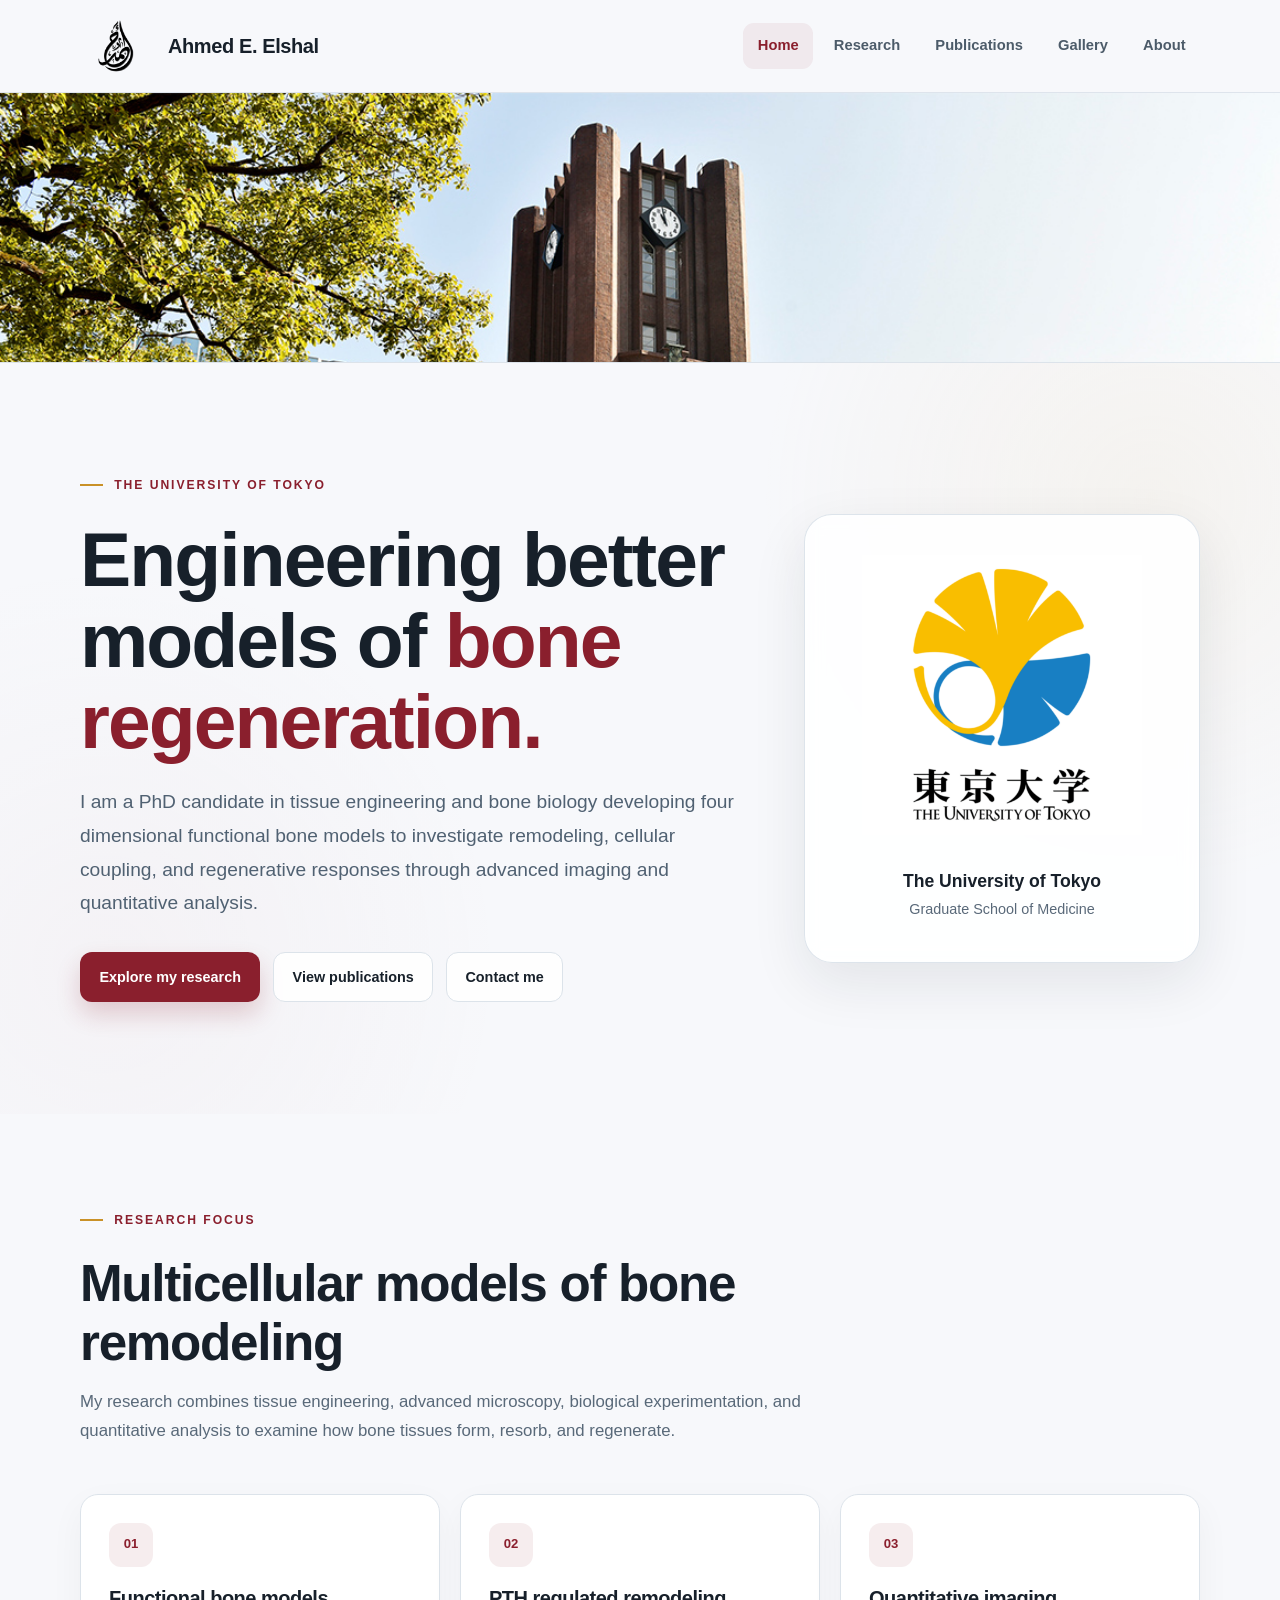
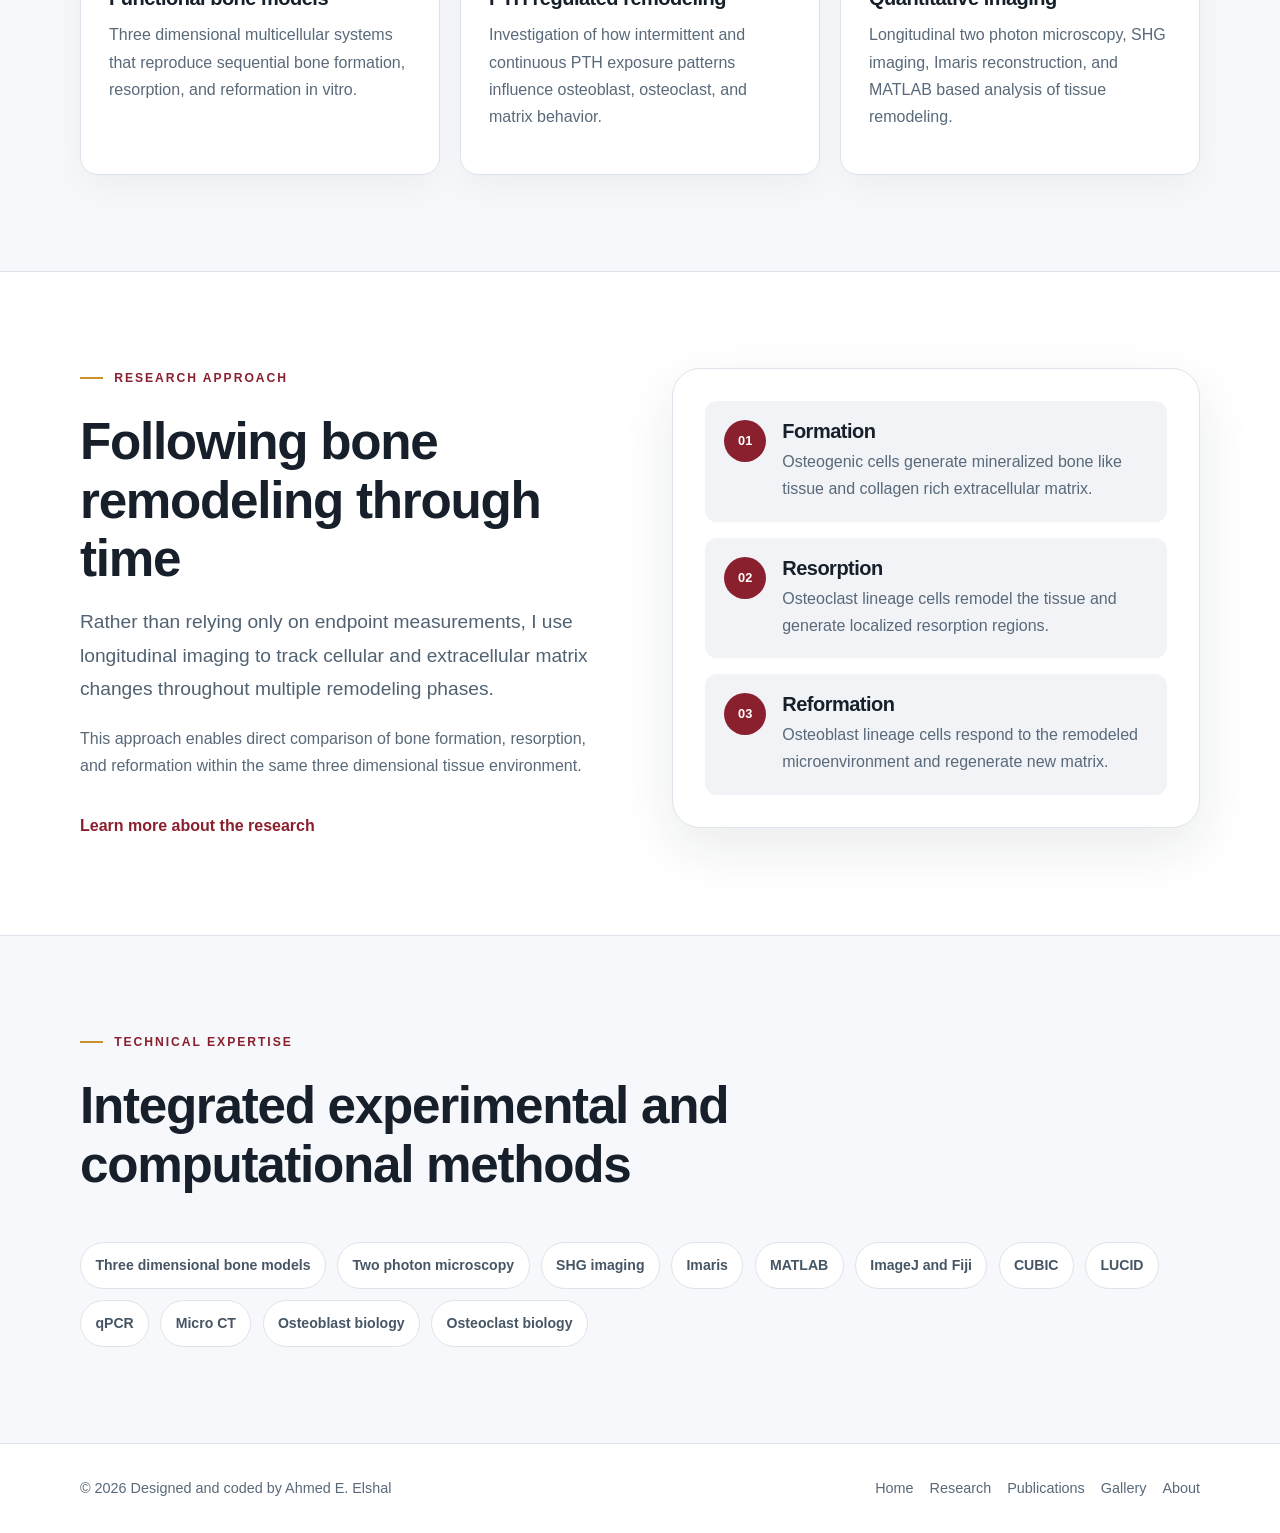
==== index.html @ 46d0f95a "Update index.html" ====
<!DOCTYPE html>
<html lang="en">

<head>
  <meta charset="utf-8">

  <meta
    name="viewport"
    content="width=device-width, initial-scale=1"
  >

  <meta
    name="description"
    content="Ahmed E. Elshal is a PhD candidate at the University of Tokyo specializing in bone tissue engineering, functional bone models, regenerative medicine, and quantitative imaging."
  >

  <meta name="theme-color" content="#8a1f2d">

  <title>Ahmed E. Elshal | Tissue Engineering Researcher</title>

  <link
    rel="icon"
    type="image/png"
    href="Ahmed_Black_Logo.png"
  >

  <link rel="stylesheet" href="styles.css?v=8">
</head>

<body>

  <a class="skip-link" href="#main">
    Skip to content
  </a>

  <header class="site-header">

    <div class="container nav-wrap">

      <a
        class="brand"
        href="index.html"
        aria-label="Ahmed Elsherbini Elshal homepage"
      >

        <img
          class="site-logo"
          src="Ahmed_Black_Logo.png"
          alt="Ahmed Elshal logo"
        >

        <span class="brand-name">
          Ahmed E. Elshal
        </span>

      </a>

      <button
        class="menu-button"
        type="button"
        aria-label="Open navigation"
        aria-expanded="false"
        aria-controls="main-navigation"
      >
        ☰
      </button>

      <nav
        class="site-nav"
        id="main-navigation"
        aria-label="Main navigation"
      >

        <a
          class="active"
          href="index.html"
          aria-current="page"
        >
          Home
        </a>

        <a href="research.html">
          Research
        </a>

        <a href="publications.html">
          Publications
        </a>

        <a href="gallery.html">
          Gallery
        </a>

        <a href="about.html">
          About
        </a>

      </nav>

    </div>

  </header>

  <main id="main">

    <section
      class="campus-image-section"
      aria-label="The University of Tokyo Hongo Campus"
    >

      <img
        class="campus-image"
        src="Hongo_Campus.jpg"
        alt="The University of Tokyo Hongo Campus"
        width="1920"
        height="900"
        loading="eager"
        decoding="async"
        fetchpriority="high"
      >

    </section>

    <section class="hero" id="hero">

      <canvas
        id="dna-canvas"
        class="dna-canvas"
        aria-hidden="true"
      ></canvas>

      <div class="container hero-grid">

        <div class="hero-copy">

          <div class="eyebrow">
            The University of Tokyo
          </div>

          <h1 class="hero-title">
            Engineering better models of
            <span>bone regeneration.</span>
          </h1>

          <p class="lead">
            I am a PhD candidate in tissue engineering and bone biology
            developing four dimensional functional bone models to investigate
            remodeling, cellular coupling, and regenerative responses through
            advanced imaging and quantitative analysis.
          </p>

          <div class="hero-actions">

            <a
              class="button button-primary"
              href="research.html"
            >
              Explore my research
            </a>

            <a
              class="button button-secondary"
              href="publications.html"
            >
              View publications
            </a>

            <a
              class="button button-secondary"
              href="mailto:aelshal-omfs@g.ecc.u-tokyo.ac.jp"
            >
              Contact me
            </a>

          </div>

        </div>

        <div class="hero-visual">

          <div class="todai-logo-panel">

            <img
              class="todai-logo"
              src="Todai_logo.png"
              alt="The University of Tokyo logo"
            >

            <div class="todai-logo-caption">

              <strong>
                The University of Tokyo
              </strong>

              <span>
                Graduate School of Medicine
              </span>

            </div>

          </div>

        </div>

      </div>

    </section>

    <section class="section">

      <div class="container">

        <div class="section-heading">

          <div class="eyebrow">
            Research focus
          </div>

          <h2>
            Multicellular models of bone remodeling
          </h2>

          <p>
            My research combines tissue engineering, advanced microscopy,
            biological experimentation, and quantitative analysis to examine
            how bone tissues form, resorb, and regenerate.
          </p>

        </div>

        <div class="card-grid">

          <article class="card">

            <div class="card-icon">
              01
            </div>

            <h3>
              Functional bone models
            </h3>

            <p>
              Three dimensional multicellular systems that reproduce
              sequential bone formation, resorption, and reformation in vitro.
            </p>

          </article>

          <article class="card">

            <div class="card-icon">
              02
            </div>

            <h3>
              PTH regulated remodeling
            </h3>

            <p>
              Investigation of how intermittent and continuous PTH exposure
              patterns influence osteoblast, osteoclast, and matrix behavior.
            </p>

          </article>

          <article class="card">

            <div class="card-icon">
              03
            </div>

            <h3>
              Quantitative imaging
            </h3>

            <p>
              Longitudinal two photon microscopy, SHG imaging, Imaris
              reconstruction, and MATLAB based analysis of tissue remodeling.
            </p>

          </article>

        </div>

      </div>

    </section>

    <section class="section section-alt">

      <div class="container split">

        <div>

          <div class="eyebrow">
            Research approach
          </div>

          <h2>
            Following bone remodeling through time
          </h2>

          <p class="lead">
            Rather than relying only on endpoint measurements, I use
            longitudinal imaging to track cellular and extracellular matrix
            changes throughout multiple remodeling phases.
          </p>

          <p>
            This approach enables direct comparison of bone formation,
            resorption, and reformation within the same three dimensional
            tissue environment.
          </p>

          <a class="text-link" href="research.html">
            Learn more about the research
          </a>

        </div>

        <div class="panel">

          <div class="process-list">

            <div class="process-item">

              <span class="process-number">
                01
              </span>

              <div>

                <h3>
                  Formation
                </h3>

                <p>
                  Osteogenic cells generate mineralized bone like tissue and
                  collagen rich extracellular matrix.
                </p>

              </div>

            </div>

            <div class="process-item">

              <span class="process-number">
                02
              </span>

              <div>

                <h3>
                  Resorption
                </h3>

                <p>
                  Osteoclast lineage cells remodel the tissue and generate
                  localized resorption regions.
                </p>

              </div>

            </div>

            <div class="process-item">

              <span class="process-number">
                03
              </span>

              <div>

                <h3>
                  Reformation
                </h3>

                <p>
                  Osteoblast lineage cells respond to the remodeled
                  microenvironment and regenerate new matrix.
                </p>

              </div>

            </div>

          </div>

        </div>

      </div>

    </section>

    <section class="section">

      <div class="container">

        <div class="section-heading">

          <div class="eyebrow">
            Technical expertise
          </div>

          <h2>
            Integrated experimental and computational methods
          </h2>

        </div>

        <div class="tag-list">

          <span class="tag">
            Three dimensional bone models
          </span>

          <span class="tag">
            Two photon microscopy
          </span>

          <span class="tag">
            SHG imaging
          </span>

          <span class="tag">
            Imaris
          </span>

          <span class="tag">
            MATLAB
          </span>

          <span class="tag">
            ImageJ and Fiji
          </span>

          <span class="tag">
            CUBIC
          </span>

          <span class="tag">
            LUCID
          </span>

          <span class="tag">
            qPCR
          </span>

          <span class="tag">
            Micro CT
          </span>

          <span class="tag">
            Osteoblast biology
          </span>

          <span class="tag">
            Osteoclast biology
          </span>

        </div>

      </div>

    </section>

  </main>

  <footer class="site-footer">

    <div class="container footer-grid">

      <span>
        © <span data-year></span> Designed and coded by Ahmed E. Elshal
      </span>

      <div class="footer-links">

        <a href="index.html">
          Home
        </a>

        <a href="research.html">
          Research
        </a>

        <a href="publications.html">
          Publications
        </a>

        <a href="gallery.html">
          Gallery
        </a>

        <a href="about.html">
          About
        </a>

      </div>

    </div>

  </footer>

  <script src="script.js?v=8"></script>

</body>

</html>
---- styles.css ----
:root {
  --background: #f7f8fb;
  --surface: #ffffff;
  --surface-alt: #f1f3f7;
  --text: #17202a;
  --muted: #596979;
  --line: #dce3ea;
  --primary: #8a1f2d;
  --primary-dark: #64151f;
  --accent: #c99127;
  --shadow: 0 20px 55px rgba(23, 32, 42, 0.09);
  --radius-small: 12px;
  --radius-medium: 18px;
  --radius-large: 28px;
  --container: 1120px;
}

* {
  box-sizing: border-box;
}

html {
  scroll-behavior: smooth;
}

body {
  margin: 0;
  background: var(--background);
  color: var(--text);
  font-family:
    Inter,
    -apple-system,
    BlinkMacSystemFont,
    "Segoe UI",
    sans-serif;
  font-size: 16px;
  line-height: 1.7;
}

img {
  max-width: 100%;
}

a {
  color: inherit;
}

h1,
h2,
h3,
p {
  margin-top: 0;
}

h1,
h2,
h3 {
  line-height: 1.15;
  letter-spacing: -0.025em;
}

h2 {
  margin-bottom: 1rem;
  font-size: clamp(2rem, 4vw, 3.25rem);
}

h3 {
  margin-bottom: 0.7rem;
  font-size: 1.25rem;
}

p {
  color: var(--muted);
}

.container {
  width: min(calc(100% - 40px), var(--container));
  margin-inline: auto;
}

.skip-link {
  position: fixed;
  top: 10px;
  left: 10px;
  z-index: 999;
  padding: 0.75rem 1rem;
  border-radius: 8px;
  background: var(--text);
  color: #ffffff;
  text-decoration: none;
  transform: translateY(-150%);
}

.skip-link:focus {
  transform: translateY(0);
}

.site-header {
  position: sticky;
  top: 0;
  z-index: 100;
  border-bottom: 1px solid rgba(220, 227, 234, 0.9);
  background: rgba(247, 248, 251, 0.92);
  backdrop-filter: blur(14px);
}

.nav-wrap {
  min-height: 92px;
  display: flex;
  align-items: center;
  justify-content: space-between;
  gap: 2rem;
}

.brand {
  display: inline-flex;
  align-items: center;
  gap: 1rem;
  color: var(--text);
  text-decoration: none;
}

.site-logo {
  display: block;
  width: auto;
  height: 72px;
  max-width: 100px;
  object-fit: contain;
}

.brand-name {
  color: var(--text);
  font-size: 1.25rem;
  font-weight: 800;
  letter-spacing: -0.02em;
  white-space: nowrap;
}

.site-nav {
  display: flex;
  align-items: center;
  gap: 0.4rem;
}

.site-nav a {
  padding: 0.65rem 0.9rem;
  border-radius: 11px;
  color: #4c5b69;
  font-size: 0.92rem;
  font-weight: 700;
  text-decoration: none;
  transition:
    color 0.2s ease,
    background 0.2s ease;
}

.site-nav a:hover,
.site-nav a.active {
  background: rgba(138, 31, 45, 0.07);
  color: var(--primary);
}

.menu-button {
  display: none;
  border: 0;
  background: transparent;
  color: var(--text);
  cursor: pointer;
  font-size: 1.6rem;
}

/* Campus image is the only full-width content section */

.campus-image-section {
  position: relative;
  width: 100%;
  overflow: hidden;
  border-bottom: 1px solid var(--line);
  background: var(--surface-alt);
}

.campus-image {
  display: block;
  width: 100%;
  max-width: none;
  height: clamp(150px, 21vw, 310px);
  object-fit: cover;
  object-position: 50% 0%;
}

.hero {
  position: relative;
  overflow: hidden;
  padding: 7rem 0;
  isolation: isolate;
  background:
    radial-gradient(
      circle at 90% 18%,
      rgba(201, 145, 39, 0.12),
      transparent 30%
    ),
    radial-gradient(
      circle at 8% 80%,
      rgba(138, 31, 45, 0.08),
      transparent 30%
    ),
    var(--background);
}

.hero::after {
  content: "";
  position: absolute;
  inset: 0;
  z-index: 0;
  pointer-events: none;
  background:
    linear-gradient(
      90deg,
      rgba(247, 248, 251, 0.72) 0%,
      rgba(247, 248, 251, 0.46) 48%,
      rgba(247, 248, 251, 0.58) 100%
    );
}

.dna-canvas {
  position: absolute;
  inset: 0;
  z-index: -1;
  display: block;
  width: 100%;
  height: 100%;
  pointer-events: none;
}

.hero-grid {
  position: relative;
  z-index: 2;
  display: grid;
  grid-template-columns: minmax(0, 1.25fr) minmax(320px, 0.75fr);
  align-items: center;
  gap: 4rem;
}

.eyebrow {
  display: flex;
  align-items: center;
  gap: 0.7rem;
  margin-bottom: 1.5rem;
  color: var(--primary);
  font-size: 0.76rem;
  font-weight: 800;
  letter-spacing: 0.16em;
  text-transform: uppercase;
}

.eyebrow::before {
  content: "";
  width: 23px;
  height: 2px;
  background: var(--accent);
}

.hero-title {
  max-width: 760px;
  margin-bottom: 1.5rem;
  color: var(--text);
  font-size: clamp(3rem, 6vw, 5.4rem);
  line-height: 1.05;
}

.hero-title span {
  color: var(--primary);
}

.lead {
  max-width: 720px;
  color: #506172;
  font-size: clamp(1.05rem, 1.5vw, 1.2rem);
  line-height: 1.75;
}

.hero-actions {
  display: flex;
  flex-wrap: wrap;
  gap: 0.8rem;
  margin-top: 2rem;
}

.button {
  display: inline-flex;
  min-height: 48px;
  align-items: center;
  justify-content: center;
  padding: 0.75rem 1.15rem;
  border: 1px solid transparent;
  border-radius: 12px;
  font-size: 0.9rem;
  font-weight: 800;
  text-decoration: none;
  transition:
    transform 0.2s ease,
    box-shadow 0.2s ease,
    background 0.2s ease;
}

.button:hover {
  transform: translateY(-2px);
}

.button-primary {
  background: var(--primary);
  color: #ffffff;
  box-shadow: 0 12px 25px rgba(138, 31, 45, 0.2);
}

.button-primary:hover {
  background: var(--primary-dark);
}

.button-secondary {
  border-color: var(--line);
  background: rgba(255, 255, 255, 0.88);
  color: var(--text);
}

.button-secondary:hover {
  box-shadow: 0 10px 25px rgba(23, 32, 42, 0.08);
}

.hero-visual {
  display: flex;
  justify-content: center;
}

.todai-logo-panel {
  width: 100%;
  max-width: 430px;
  min-height: 430px;
  display: flex;
  flex-direction: column;
  align-items: center;
  justify-content: center;
  gap: 2rem;
  padding: 2.5rem;
  border: 1px solid rgba(220, 227, 234, 0.95);
  border-radius: var(--radius-large);
  background: rgba(255, 255, 255, 0.88);
  box-shadow: var(--shadow);
  backdrop-filter: blur(9px);
}

.todai-logo {
  display: block;
  width: 100%;
  max-width: 320px;
  max-height: 280px;
  object-fit: contain;
}

.todai-logo-caption {
  display: flex;
  flex-direction: column;
  align-items: center;
  text-align: center;
}

.todai-logo-caption strong {
  color: var(--text);
  font-size: 1.1rem;
}

.todai-logo-caption span {
  color: var(--muted);
  font-size: 0.9rem;
}

.section {
  padding: 6rem 0;
}

.section-alt {
  border-top: 1px solid var(--line);
  border-bottom: 1px solid var(--line);
  background: var(--surface);
}

.section-heading {
  max-width: 760px;
  margin-bottom: 3rem;
}

.section-heading p {
  font-size: 1.05rem;
}

.card-grid {
  display: grid;
  grid-template-columns: repeat(3, minmax(0, 1fr));
  gap: 1.25rem;
}

.card {
  padding: 1.75rem;
  border: 1px solid var(--line);
  border-radius: var(--radius-medium);
  background: var(--surface);
  box-shadow: 0 12px 35px rgba(23, 32, 42, 0.045);
}

.card-icon {
  width: 44px;
  height: 44px;
  display: grid;
  place-items: center;
  margin-bottom: 1.3rem;
  border-radius: 12px;
  background: rgba(138, 31, 45, 0.08);
  color: var(--primary);
  font-size: 0.82rem;
  font-weight: 900;
}

.split {
  display: grid;
  grid-template-columns: repeat(2, minmax(0, 1fr));
  align-items: start;
  gap: 4rem;
}

.panel {
  padding: 2rem;
  border: 1px solid var(--line);
  border-radius: var(--radius-large);
  background: var(--surface);
  box-shadow: var(--shadow);
}

.process-list {
  display: grid;
  gap: 1rem;
}

.process-item {
  display: grid;
  grid-template-columns: auto 1fr;
  gap: 1rem;
  padding: 1.2rem;
  border-radius: var(--radius-small);
  background: var(--surface-alt);
}

.process-item h3 {
  margin-bottom: 0.3rem;
}

.process-item p {
  margin-bottom: 0;
}

.process-number {
  width: 42px;
  height: 42px;
  display: grid;
  place-items: center;
  border-radius: 50%;
  background: var(--primary);
  color: #ffffff;
  font-size: 0.8rem;
  font-weight: 800;
}

.text-link {
  display: inline-block;
  margin-top: 1rem;
  color: var(--primary);
  font-weight: 800;
  text-decoration: none;
}

.text-link:hover {
  text-decoration: underline;
}

.tag-list {
  display: flex;
  flex-wrap: wrap;
  gap: 0.7rem;
}

.tag {
  padding: 0.65rem 0.9rem;
  border: 1px solid var(--line);
  border-radius: 999px;
  background: var(--surface);
  color: #465665;
  font-size: 0.88rem;
  font-weight: 700;
}

.contact-box {
  display: grid;
  grid-template-columns: minmax(0, 1fr) auto;
  align-items: center;
  gap: 3rem;
}

.contact-box p {
  max-width: 760px;
  margin-bottom: 0;
}

.contact-actions {
  display: flex;
  flex-wrap: wrap;
  justify-content: flex-end;
  gap: 0.8rem;
}

.page-hero {
  padding: 5rem 0 4rem;
  border-bottom: 1px solid var(--line);
  background: var(--surface);
}

.page-hero h1 {
  max-width: 900px;
  margin-bottom: 1.2rem;
  font-size: clamp(2.8rem, 5vw, 4.8rem);
}

.page-hero p {
  max-width: 760px;
  font-size: 1.1rem;
}

.timeline {
  display: grid;
  gap: 1.2rem;
}

.timeline-item {
  padding: 1.5rem;
  border: 1px solid var(--line);
  border-radius: var(--radius-medium);
  background: var(--surface);
}

.timeline-item small {
  display: block;
  margin-bottom: 0.4rem;
  color: var(--primary);
  font-weight: 800;
}

.timeline-item strong {
  display: block;
  margin-bottom: 0.4rem;
  font-size: 1.1rem;
}

.timeline-item p {
  margin-bottom: 0;
}

.site-footer {
  padding: 2rem 0;
  border-top: 1px solid var(--line);
  background: var(--surface);
  color: var(--muted);
  font-size: 0.9rem;
}

.footer-grid {
  display: flex;
  align-items: center;
  justify-content: space-between;
  gap: 2rem;
}

.footer-links {
  display: flex;
  flex-wrap: wrap;
  gap: 1rem;
}

.footer-links a {
  color: var(--muted);
  text-decoration: none;
}

.footer-links a:hover {
  color: var(--primary);
}

@media (max-width: 920px) {
  .hero-grid,
  .split {
    grid-template-columns: 1fr;
  }

  .hero-grid {
    gap: 3rem;
  }

  .hero-copy {
    max-width: 760px;
  }

  .hero-visual {
    justify-content: flex-start;
  }

  .todai-logo-panel {
    max-width: 520px;
    min-height: 340px;
  }

  .card-grid {
    grid-template-columns: 1fr;
  }

  .contact-box {
    grid-template-columns: 1fr;
  }

  .contact-actions {
    justify-content: flex-start;
  }
}

@media (max-width: 720px) {
  .container {
    width: min(calc(100% - 28px), var(--container));
  }

  .nav-wrap {
    min-height: 76px;
  }

  .brand {
    gap: 0.65rem;
  }

  .site-logo {
    height: 52px;
    max-width: 74px;
  }

  .brand-name {
    font-size: 1rem;
  }

  .menu-button {
    display: block;
  }

  .site-nav {
    position: absolute;
    top: 76px;
    right: 14px;
    left: 14px;
    display: none;
    flex-direction: column;
    align-items: stretch;
    padding: 0.8rem;
    border: 1px solid var(--line);
    border-radius: 16px;
    background: var(--surface);
    box-shadow: var(--shadow);
  }

  .site-nav.open {
    display: flex;
  }

  .site-nav a {
    width: 100%;
  }

  .campus-image {
    height: 140px;
    object-position: 50% 0%;
  }

  .hero {
    padding: 4.5rem 0;
  }

  .hero-title {
    font-size: clamp(2.7rem, 14vw, 4.2rem);
  }

  .hero-actions {
    align-items: stretch;
    flex-direction: column;
  }

  .button {
    width: 100%;
  }

  .todai-logo-panel {
    min-height: 280px;
    padding: 1.7rem;
  }

  .todai-logo {
    max-width: 250px;
    max-height: 200px;
  }

  .section {
    padding: 4.5rem 0;
  }

  .panel,
  .card {
    padding: 1.35rem;
  }

  .footer-grid {
    align-items: flex-start;
    flex-direction: column;
  }
}

@media (prefers-reduced-motion: reduce) {
  html {
    scroll-behavior: auto;
  }

  .button {
    transition: none;
  }
}
.reveal-section {
  opacity: 0;
  transform:
    translateY(24px)
    rotateX(2deg);
  transform-origin: center top;
  transition:
    opacity 0.8s cubic-bezier(0.22, 1, 0.36, 1),
    transform 0.8s cubic-bezier(0.22, 1, 0.36, 1);
  will-change: opacity, transform;
}

.reveal-section.is-visible {
  opacity: 1;
  transform:
    translateY(0)
    rotateX(0deg);
}

/*
  Optional manual exclusion:

  <section data-no-reveal>
*/

[data-no-reveal] {
  opacity: 1;
  transform: none;
}

/* Accessibility */

@media (prefers-reduced-motion: reduce) {
  .reveal-section {
    opacity: 1;
    transform: none;
    transition: none;
    will-change: auto;
  }
}

/* Print protection */

@media print {
  .reveal-section {
    opacity: 1;
    transform: none;
    transition: none;
  }
}
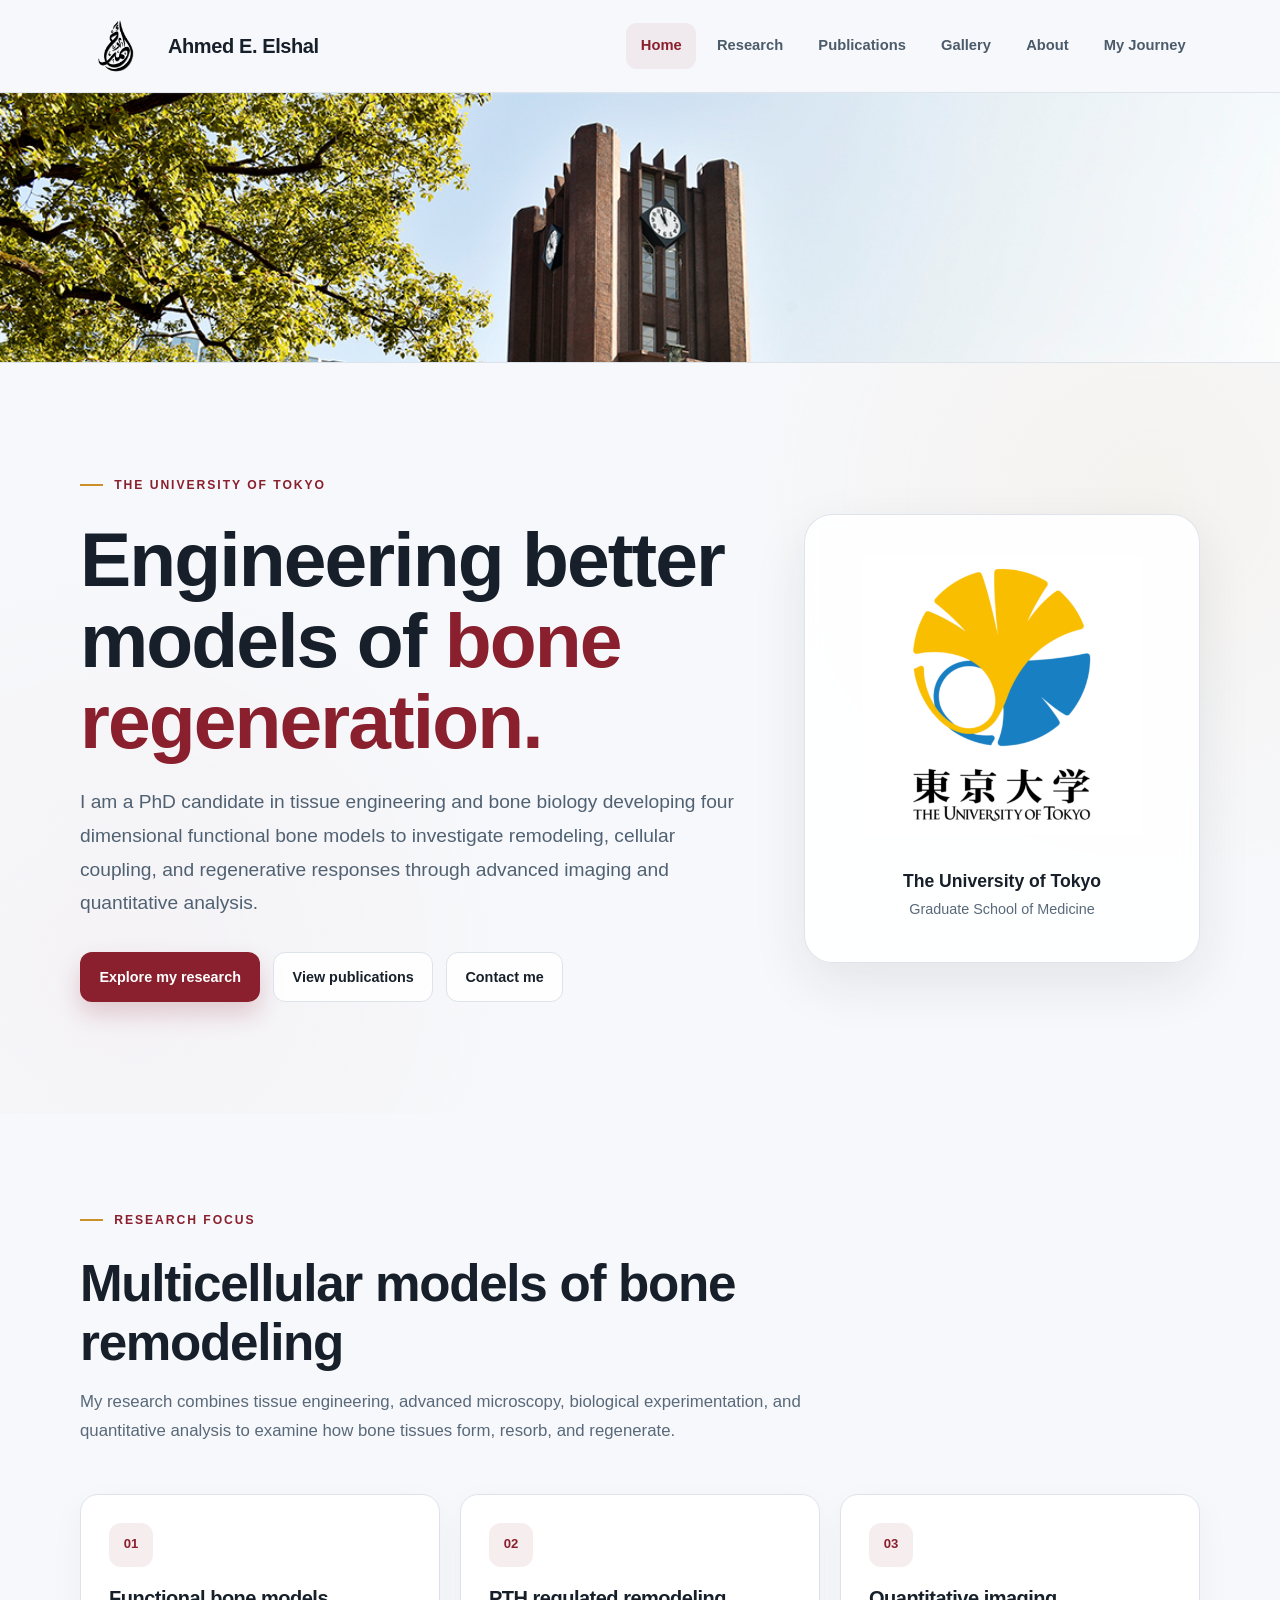
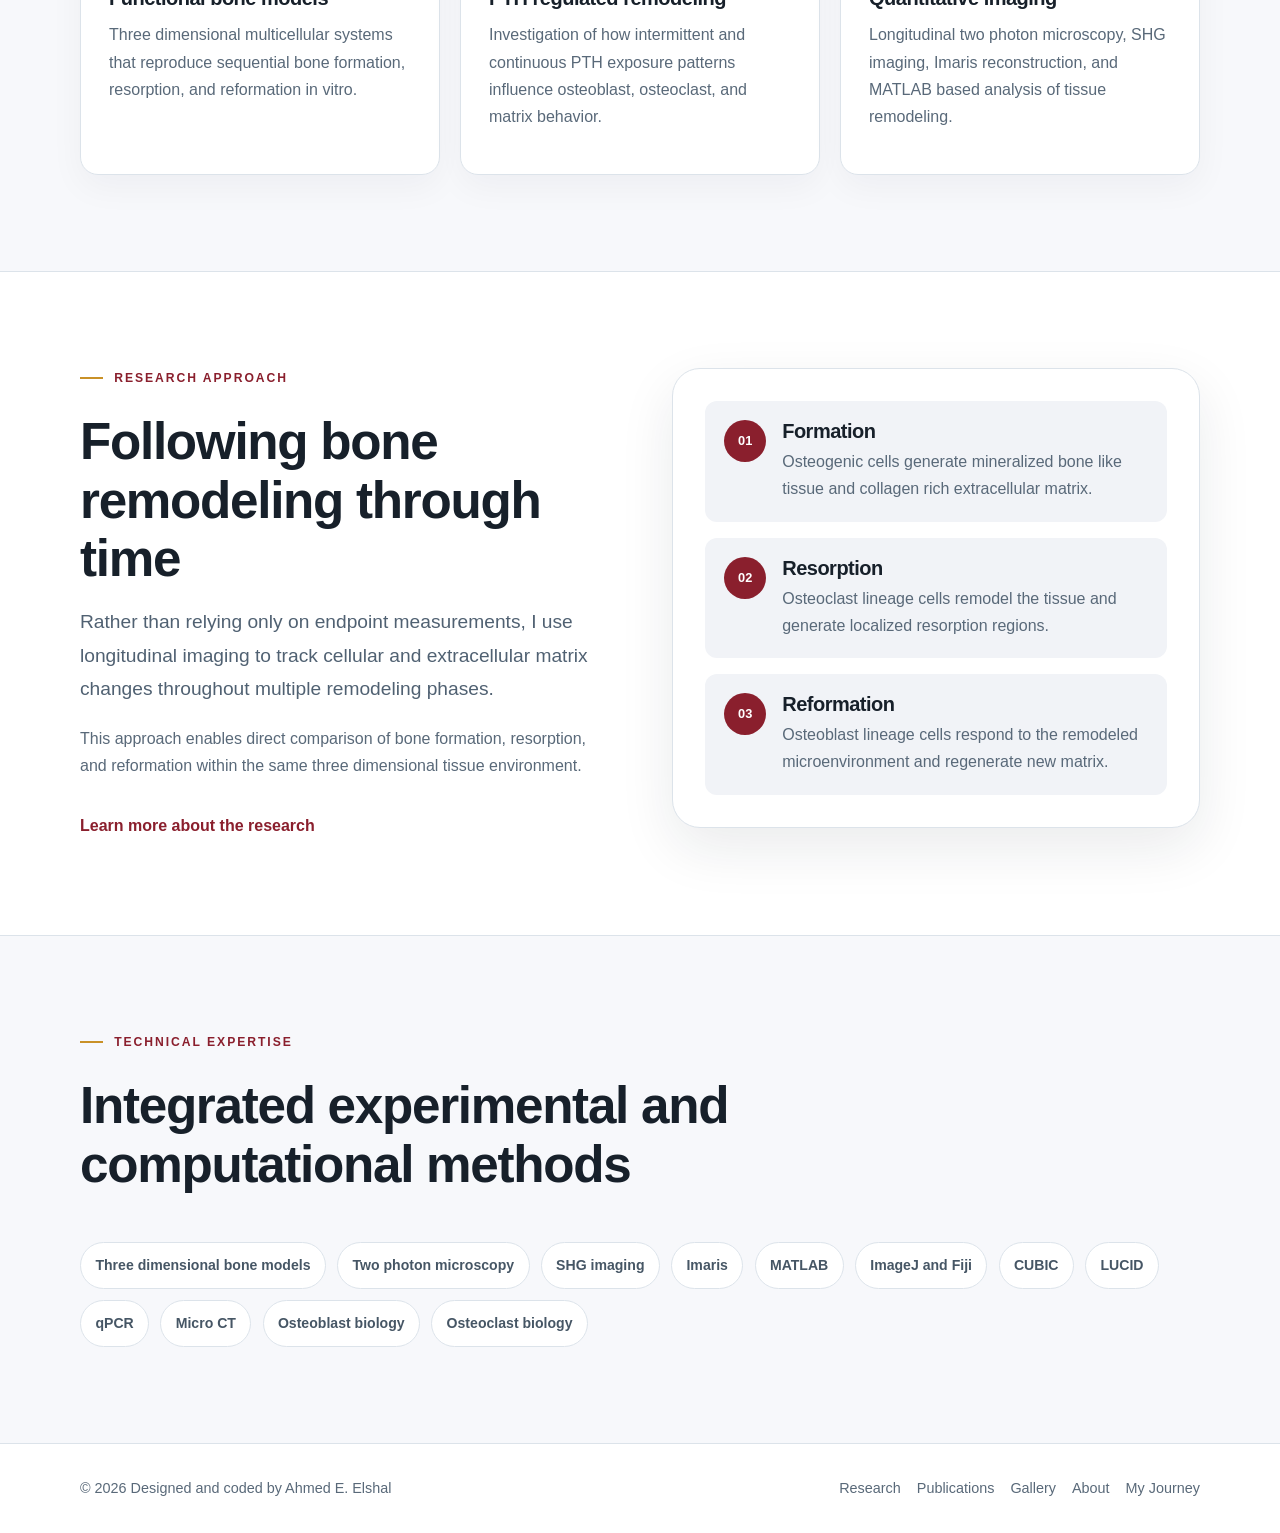
==== commit eadecbcf: "Update index.html" ====
--- a/index.html
+++ b/index.html
@@ -94,6 +94,8 @@
         <a href="about.html">
           About
         </a>
+
+        <a href="journey.html">My Journey</a
 
       </nav>
 
@@ -478,10 +480,6 @@
 
       <div class="footer-links">
 
-        <a href="index.html">
-          Home
-        </a>
-
         <a href="research.html">
           Research
         </a>
@@ -498,6 +496,8 @@
           About
         </a>
 
+        <a href="journey.html">My Journey</a
+
       </div>
 
     </div>
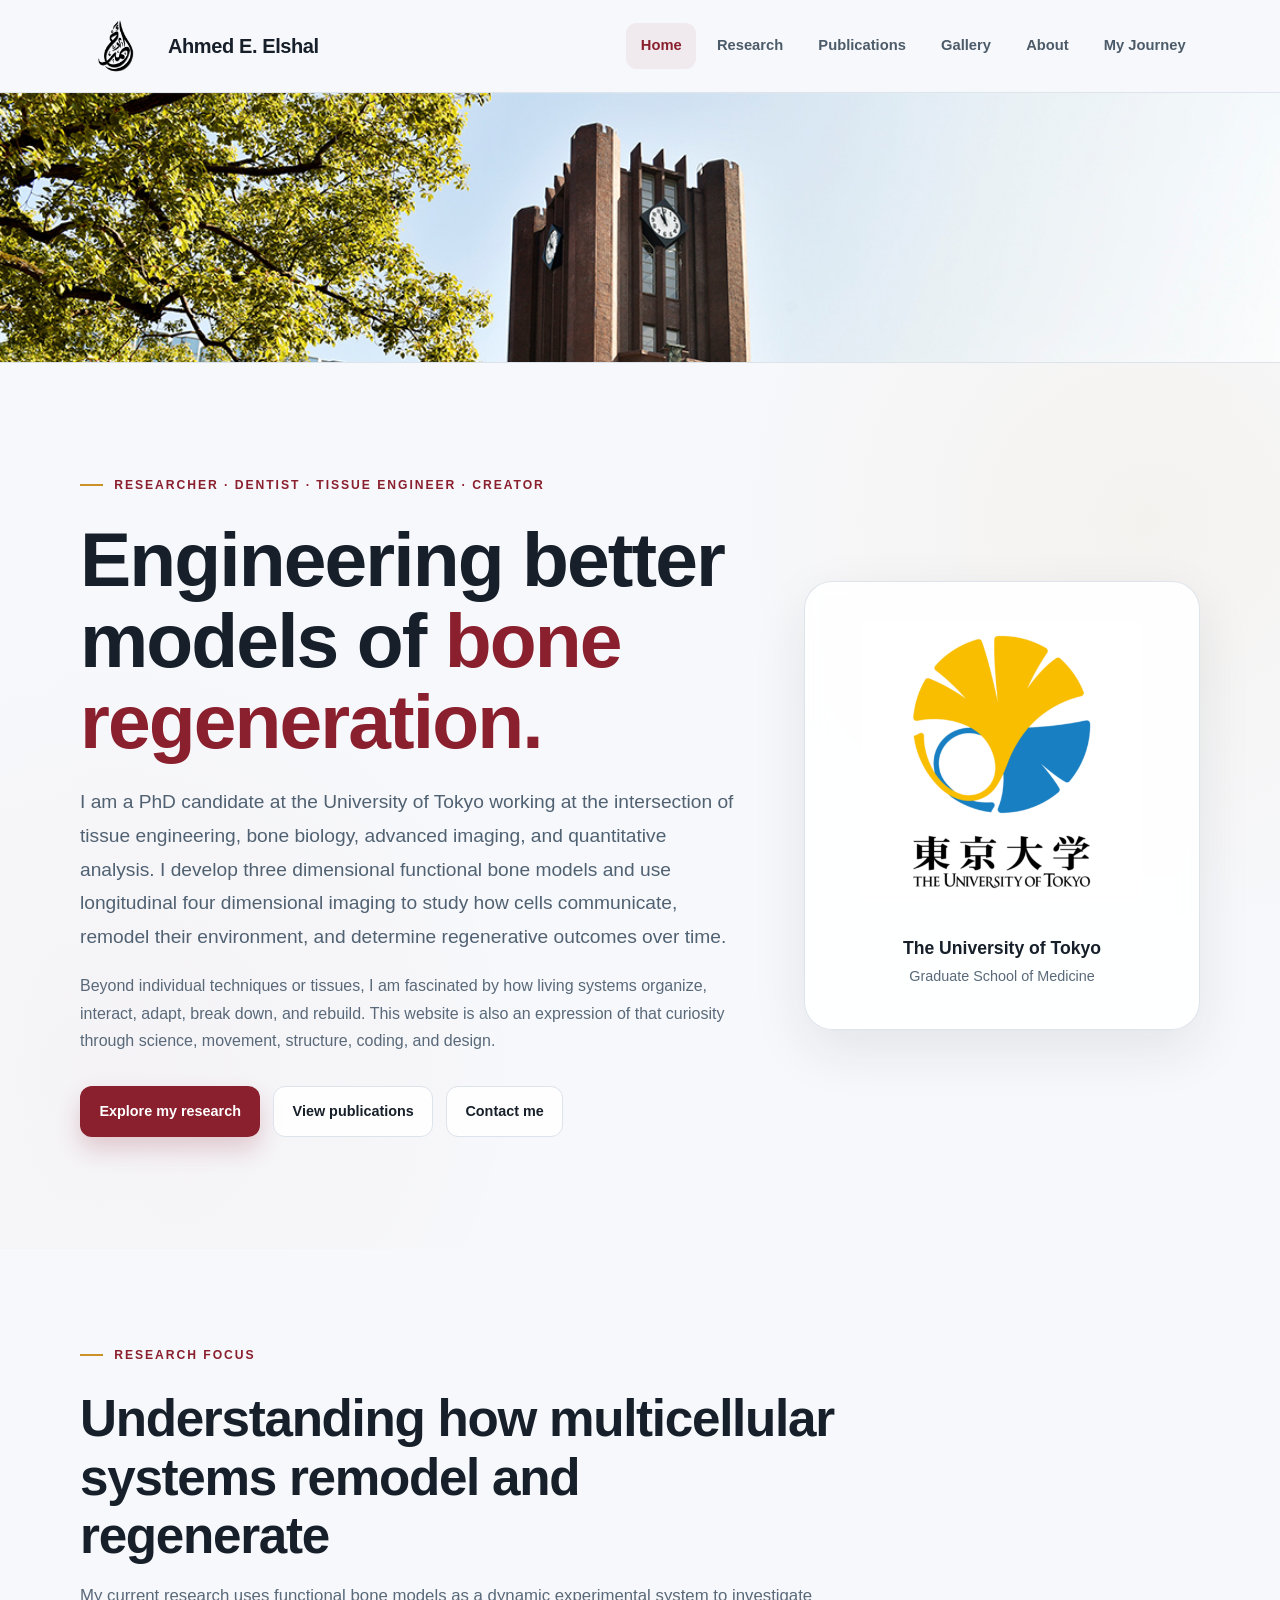
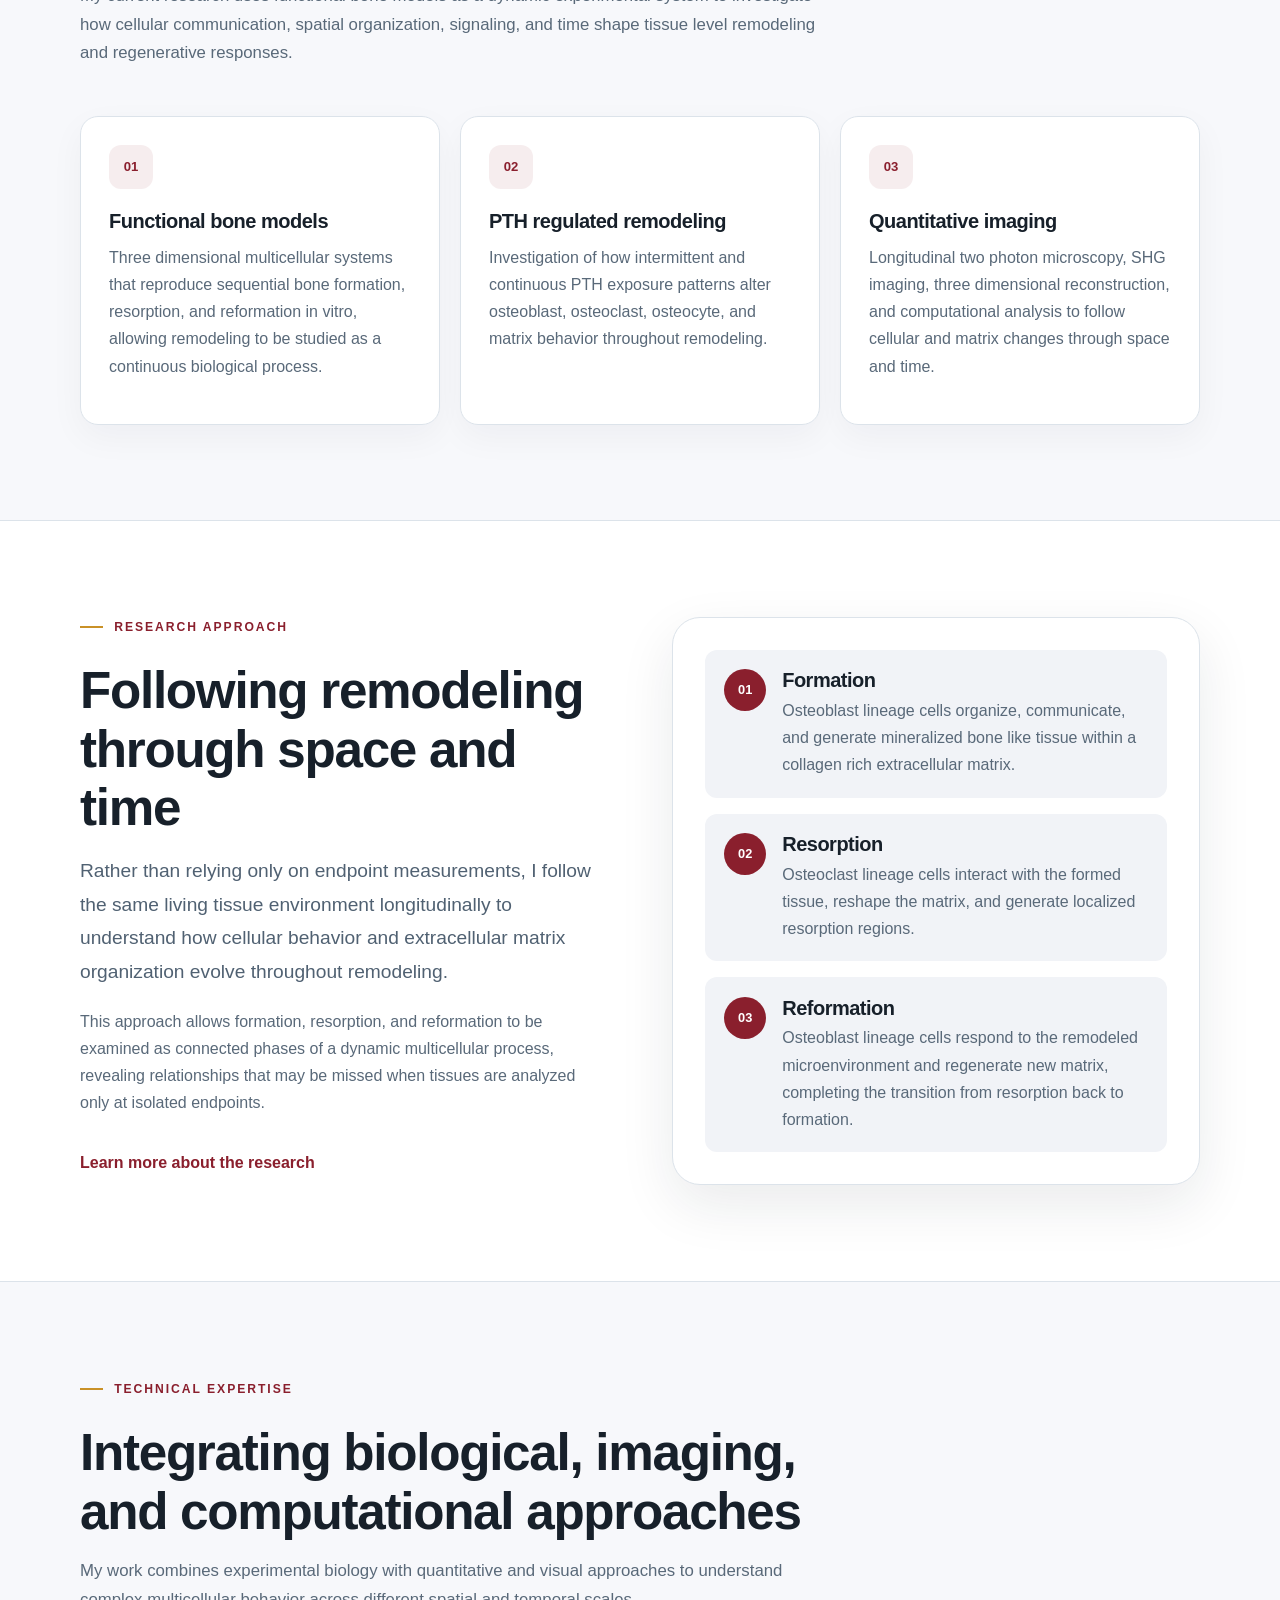
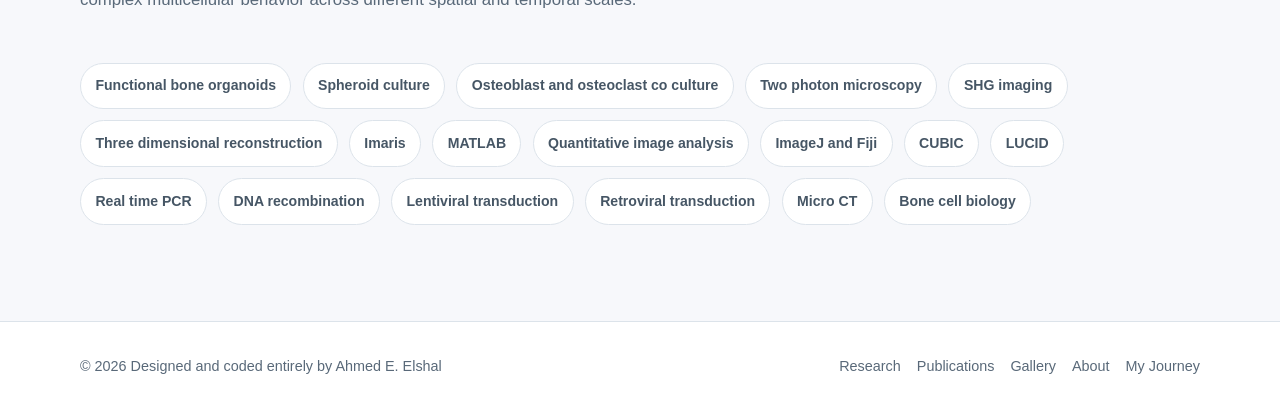
==== commit aceca8fb: "Update index.html" ====
--- a/index.html
+++ b/index.html
@@ -11,12 +11,12 @@
 
   <meta
     name="description"
-    content="Ahmed E. Elshal is a PhD candidate at the University of Tokyo specializing in bone tissue engineering, functional bone models, regenerative medicine, and quantitative imaging."
+    content="Ahmed E. Elshal is a researcher, dentist, and tissue engineer at the University of Tokyo exploring bone remodeling, multicellular systems, regenerative biology, advanced imaging, and quantitative analysis."
   >
 
   <meta name="theme-color" content="#8a1f2d">
 
-  <title>Ahmed E. Elshal | Tissue Engineering Researcher</title>
+  <title>Ahmed E. Elshal | Researcher · Dentist · Tissue Engineer · Creator</title>
 
   <link
     rel="icon"
@@ -40,7 +40,7 @@
       <a
         class="brand"
         href="index.html"
-        aria-label="Ahmed Elsherbini Elshal homepage"
+        aria-label="Ahmed E. Elshal homepage"
       >
 
         <img
@@ -95,7 +95,9 @@
           About
         </a>
 
-        <a href="journey.html">My Journey</a
+        <a href="journey.html">
+          My Journey
+        </a>
 
       </nav>
 
@@ -136,7 +138,7 @@
         <div class="hero-copy">
 
           <div class="eyebrow">
-            The University of Tokyo
+            Researcher · Dentist · Tissue Engineer · Creator
           </div>
 
           <h1 class="hero-title">
@@ -145,10 +147,19 @@
           </h1>
 
           <p class="lead">
-            I am a PhD candidate in tissue engineering and bone biology
-            developing four dimensional functional bone models to investigate
-            remodeling, cellular coupling, and regenerative responses through
-            advanced imaging and quantitative analysis.
+            I am a PhD candidate at the University of Tokyo working at the
+            intersection of tissue engineering, bone biology, advanced imaging,
+            and quantitative analysis. I develop three dimensional functional
+            bone models and use longitudinal four dimensional imaging to study
+            how cells communicate, remodel their environment, and determine
+            regenerative outcomes over time.
+          </p>
+
+          <p>
+            Beyond individual techniques or tissues, I am fascinated by how
+            living systems organize, interact, adapt, break down, and rebuild.
+            This website is also an expression of that curiosity through
+            science, movement, structure, coding, and design.
           </p>
 
           <div class="hero-actions">
@@ -219,13 +230,14 @@
           </div>
 
           <h2>
-            Multicellular models of bone remodeling
+            Understanding how multicellular systems remodel and regenerate
           </h2>
 
           <p>
-            My research combines tissue engineering, advanced microscopy,
-            biological experimentation, and quantitative analysis to examine
-            how bone tissues form, resorb, and regenerate.
+            My current research uses functional bone models as a dynamic
+            experimental system to investigate how cellular communication,
+            spatial organization, signaling, and time shape tissue level
+            remodeling and regenerative responses.
           </p>
 
         </div>
@@ -244,7 +256,9 @@
 
             <p>
               Three dimensional multicellular systems that reproduce
-              sequential bone formation, resorption, and reformation in vitro.
+              sequential bone formation, resorption, and reformation in vitro,
+              allowing remodeling to be studied as a continuous biological
+              process.
             </p>
 
           </article>
@@ -261,7 +275,8 @@
 
             <p>
               Investigation of how intermittent and continuous PTH exposure
-              patterns influence osteoblast, osteoclast, and matrix behavior.
+              patterns alter osteoblast, osteoclast, osteocyte, and matrix
+              behavior throughout remodeling.
             </p>
 
           </article>
@@ -277,8 +292,9 @@
             </h3>
 
             <p>
-              Longitudinal two photon microscopy, SHG imaging, Imaris
-              reconstruction, and MATLAB based analysis of tissue remodeling.
+              Longitudinal two photon microscopy, SHG imaging, three
+              dimensional reconstruction, and computational analysis to follow
+              cellular and matrix changes through space and time.
             </p>
 
           </article>
@@ -300,19 +316,21 @@
           </div>
 
           <h2>
-            Following bone remodeling through time
+            Following remodeling through space and time
           </h2>
 
           <p class="lead">
-            Rather than relying only on endpoint measurements, I use
-            longitudinal imaging to track cellular and extracellular matrix
-            changes throughout multiple remodeling phases.
+            Rather than relying only on endpoint measurements, I follow the
+            same living tissue environment longitudinally to understand how
+            cellular behavior and extracellular matrix organization evolve
+            throughout remodeling.
           </p>
 
           <p>
-            This approach enables direct comparison of bone formation,
-            resorption, and reformation within the same three dimensional
-            tissue environment.
+            This approach allows formation, resorption, and reformation to be
+            examined as connected phases of a dynamic multicellular process,
+            revealing relationships that may be missed when tissues are
+            analyzed only at isolated endpoints.
           </p>
 
           <a class="text-link" href="research.html">
@@ -338,8 +356,9 @@
                 </h3>
 
                 <p>
-                  Osteogenic cells generate mineralized bone like tissue and
-                  collagen rich extracellular matrix.
+                  Osteoblast lineage cells organize, communicate, and generate
+                  mineralized bone like tissue within a collagen rich
+                  extracellular matrix.
                 </p>
 
               </div>
@@ -359,8 +378,8 @@
                 </h3>
 
                 <p>
-                  Osteoclast lineage cells remodel the tissue and generate
-                  localized resorption regions.
+                  Osteoclast lineage cells interact with the formed tissue,
+                  reshape the matrix, and generate localized resorption regions.
                 </p>
 
               </div>
@@ -381,7 +400,8 @@
 
                 <p>
                   Osteoblast lineage cells respond to the remodeled
-                  microenvironment and regenerate new matrix.
+                  microenvironment and regenerate new matrix, completing the
+                  transition from resorption back to formation.
                 </p>
 
               </div>
@@ -407,15 +427,29 @@
           </div>
 
           <h2>
-            Integrated experimental and computational methods
+            Integrating biological, imaging, and computational approaches
           </h2>
 
+          <p>
+            My work combines experimental biology with quantitative and visual
+            approaches to understand complex multicellular behavior across
+            different spatial and temporal scales.
+          </p>
+
         </div>
 
         <div class="tag-list">
 
           <span class="tag">
-            Three dimensional bone models
+            Functional bone organoids
+          </span>
+
+          <span class="tag">
+            Spheroid culture
+          </span>
+
+          <span class="tag">
+            Osteoblast and osteoclast co culture
           </span>
 
           <span class="tag">
@@ -427,6 +461,10 @@
           </span>
 
           <span class="tag">
+            Three dimensional reconstruction
+          </span>
+
+          <span class="tag">
             Imaris
           </span>
 
@@ -435,6 +473,10 @@
           </span>
 
           <span class="tag">
+            Quantitative image analysis
+          </span>
+
+          <span class="tag">
             ImageJ and Fiji
           </span>
 
@@ -447,7 +489,19 @@
           </span>
 
           <span class="tag">
-            qPCR
+            Real time PCR
+          </span>
+
+          <span class="tag">
+            DNA recombination
+          </span>
+
+          <span class="tag">
+            Lentiviral transduction
+          </span>
+
+          <span class="tag">
+            Retroviral transduction
           </span>
 
           <span class="tag">
@@ -455,11 +509,7 @@
           </span>
 
           <span class="tag">
-            Osteoblast biology
-          </span>
-
-          <span class="tag">
-            Osteoclast biology
+            Bone cell biology
           </span>
 
         </div>
@@ -475,7 +525,7 @@
     <div class="container footer-grid">
 
       <span>
-        © <span data-year></span> Designed and coded by Ahmed E. Elshal
+        © <span data-year></span> Designed and coded entirely by Ahmed E. Elshal
       </span>
 
       <div class="footer-links">
@@ -496,7 +546,9 @@
           About
         </a>
 
-        <a href="journey.html">My Journey</a
+        <a href="journey.html">
+          My Journey
+        </a>
 
       </div>
 
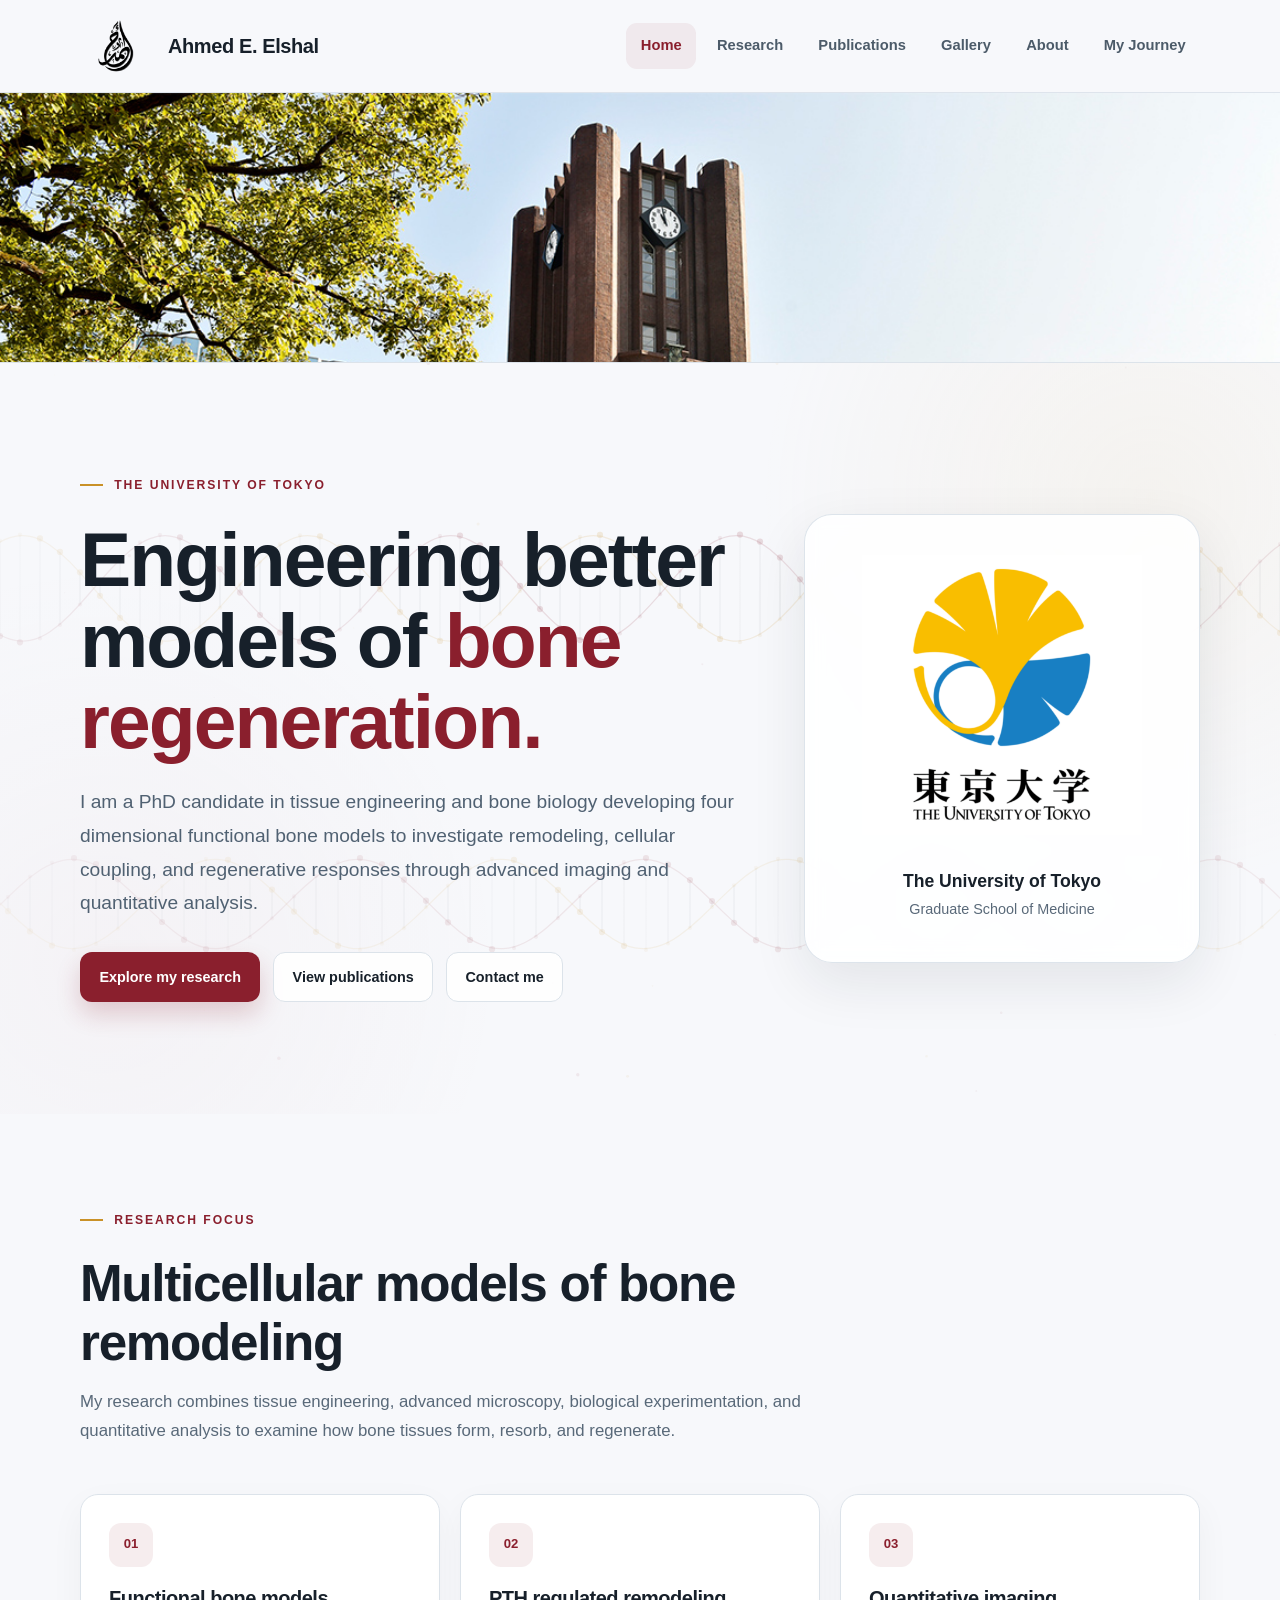
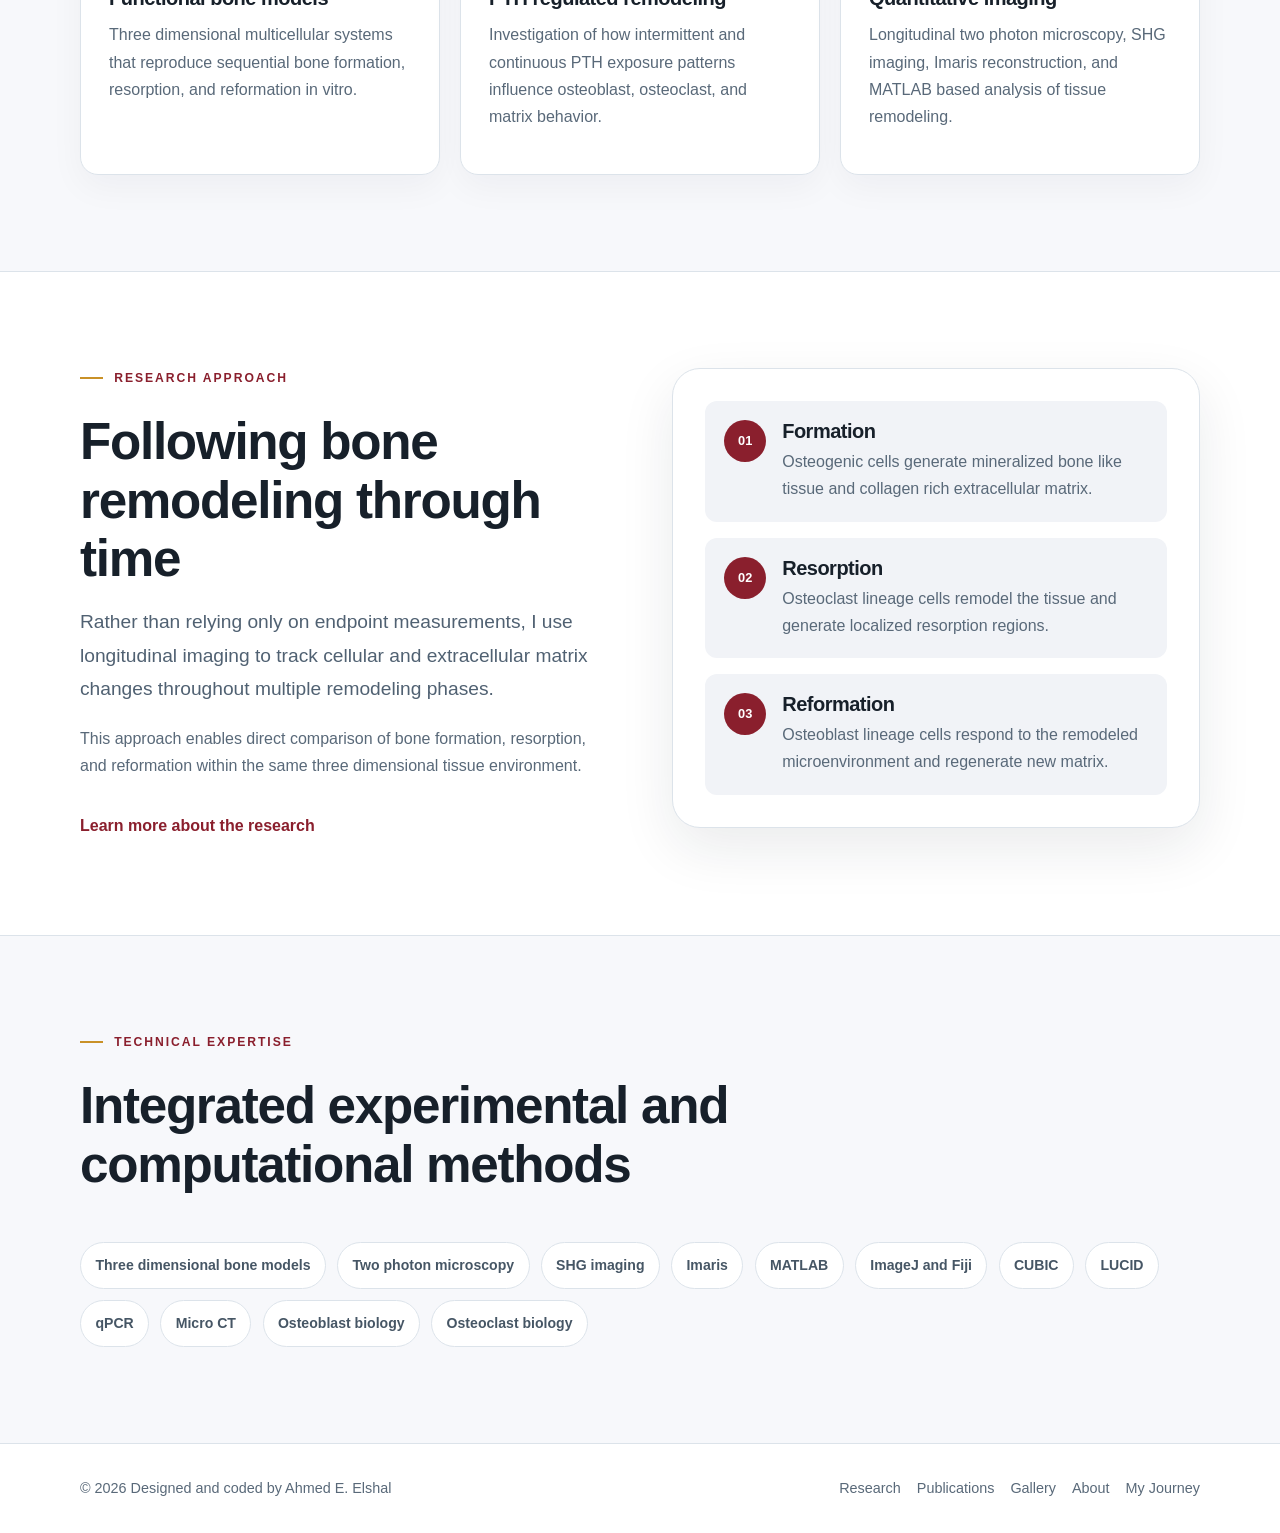
==== commit c97d479b: "Update index.html" ====
--- a/index.html
+++ b/index.html
@@ -11,12 +11,12 @@
 
   <meta
     name="description"
-    content="Ahmed E. Elshal is a researcher, dentist, and tissue engineer at the University of Tokyo exploring bone remodeling, multicellular systems, regenerative biology, advanced imaging, and quantitative analysis."
+    content="Ahmed E. Elshal is a PhD candidate at the University of Tokyo specializing in bone tissue engineering, functional bone models, regenerative medicine, and quantitative imaging."
   >
 
   <meta name="theme-color" content="#8a1f2d">
 
-  <title>Ahmed E. Elshal | Researcher · Dentist · Tissue Engineer · Creator</title>
+  <title>Ahmed E. Elshal | Tissue Engineering Researcher</title>
 
   <link
     rel="icon"
@@ -25,7 +25,36 @@
   >
 
   <link rel="stylesheet" href="styles.css?v=8">
+
+  <style>
+    .hero {
+      position: relative;
+      isolation: isolate;
+      overflow: hidden;
+    }
+
+    .dna-canvas {
+      position: absolute;
+      inset: 0;
+      z-index: 0;
+      display: block;
+      width: 100%;
+      height: 100%;
+      pointer-events: none;
+    }
+
+    .hero::after {
+      z-index: 1;
+    }
+
+    .hero-grid {
+      position: relative;
+      z-index: 2;
+    }
+  </style>
+
 </head>
+
 
 <body>
 
@@ -33,6 +62,7 @@
     Skip to content
   </a>
 
+
   <header class="site-header">
 
     <div class="container nav-wrap">
@@ -40,7 +70,7 @@
       <a
         class="brand"
         href="index.html"
-        aria-label="Ahmed E. Elshal homepage"
+        aria-label="Ahmed Elsherbini Elshal homepage"
       >
 
         <img
@@ -54,6 +84,7 @@
         </span>
 
       </a>
+
 
       <button
         class="menu-button"
@@ -65,6 +96,7 @@
         ☰
       </button>
 
+
       <nav
         class="site-nav"
         id="main-navigation"
@@ -105,7 +137,10 @@
 
   </header>
 
+
+
   <main id="main">
+
 
     <section
       class="campus-image-section"
@@ -125,7 +160,12 @@
 
     </section>
 
-    <section class="hero" id="hero">
+
+
+    <section
+      class="hero"
+      id="hero"
+    >
 
       <canvas
         id="dna-canvas"
@@ -133,34 +173,29 @@
         aria-hidden="true"
       ></canvas>
 
+
       <div class="container hero-grid">
 
         <div class="hero-copy">
 
           <div class="eyebrow">
-            Researcher · Dentist · Tissue Engineer · Creator
+            The University of Tokyo
           </div>
+
 
           <h1 class="hero-title">
             Engineering better models of
             <span>bone regeneration.</span>
           </h1>
 
+
           <p class="lead">
-            I am a PhD candidate at the University of Tokyo working at the
-            intersection of tissue engineering, bone biology, advanced imaging,
-            and quantitative analysis. I develop three dimensional functional
-            bone models and use longitudinal four dimensional imaging to study
-            how cells communicate, remodel their environment, and determine
-            regenerative outcomes over time.
+            I am a PhD candidate in tissue engineering and bone biology
+            developing four dimensional functional bone models to investigate
+            remodeling, cellular coupling, and regenerative responses through
+            advanced imaging and quantitative analysis.
           </p>
 
-          <p>
-            Beyond individual techniques or tissues, I am fascinated by how
-            living systems organize, interact, adapt, break down, and rebuild.
-            This website is also an expression of that curiosity through
-            science, movement, structure, coding, and design.
-          </p>
 
           <div class="hero-actions">
 
@@ -189,6 +224,8 @@
 
         </div>
 
+
+
         <div class="hero-visual">
 
           <div class="todai-logo-panel">
@@ -219,6 +256,8 @@
 
     </section>
 
+
+
     <section class="section">
 
       <div class="container">
@@ -230,17 +269,18 @@
           </div>
 
           <h2>
-            Understanding how multicellular systems remodel and regenerate
+            Multicellular models of bone remodeling
           </h2>
 
           <p>
-            My current research uses functional bone models as a dynamic
-            experimental system to investigate how cellular communication,
-            spatial organization, signaling, and time shape tissue level
-            remodeling and regenerative responses.
+            My research combines tissue engineering, advanced microscopy,
+            biological experimentation, and quantitative analysis to examine
+            how bone tissues form, resorb, and regenerate.
           </p>
 
         </div>
+
+
 
         <div class="card-grid">
 
@@ -256,12 +296,12 @@
 
             <p>
               Three dimensional multicellular systems that reproduce
-              sequential bone formation, resorption, and reformation in vitro,
-              allowing remodeling to be studied as a continuous biological
-              process.
+              sequential bone formation, resorption, and reformation in vitro.
             </p>
 
           </article>
+
+
 
           <article class="card">
 
@@ -275,11 +315,12 @@
 
             <p>
               Investigation of how intermittent and continuous PTH exposure
-              patterns alter osteoblast, osteoclast, osteocyte, and matrix
-              behavior throughout remodeling.
+              patterns influence osteoblast, osteoclast, and matrix behavior.
             </p>
 
           </article>
+
+
 
           <article class="card">
 
@@ -292,9 +333,8 @@
             </h3>
 
             <p>
-              Longitudinal two photon microscopy, SHG imaging, three
-              dimensional reconstruction, and computational analysis to follow
-              cellular and matrix changes through space and time.
+              Longitudinal two photon microscopy, SHG imaging, Imaris
+              reconstruction, and MATLAB based analysis of tissue remodeling.
             </p>
 
           </article>
@@ -304,6 +344,8 @@
       </div>
 
     </section>
+
+
 
     <section class="section section-alt">
 
@@ -316,28 +358,31 @@
           </div>
 
           <h2>
-            Following remodeling through space and time
+            Following bone remodeling through time
           </h2>
 
           <p class="lead">
-            Rather than relying only on endpoint measurements, I follow the
-            same living tissue environment longitudinally to understand how
-            cellular behavior and extracellular matrix organization evolve
-            throughout remodeling.
+            Rather than relying only on endpoint measurements, I use
+            longitudinal imaging to track cellular and extracellular matrix
+            changes throughout multiple remodeling phases.
           </p>
 
           <p>
-            This approach allows formation, resorption, and reformation to be
-            examined as connected phases of a dynamic multicellular process,
-            revealing relationships that may be missed when tissues are
-            analyzed only at isolated endpoints.
+            This approach enables direct comparison of bone formation,
+            resorption, and reformation within the same three dimensional
+            tissue environment.
           </p>
 
-          <a class="text-link" href="research.html">
+          <a
+            class="text-link"
+            href="research.html"
+          >
             Learn more about the research
           </a>
 
         </div>
+
+
 
         <div class="panel">
 
@@ -356,14 +401,15 @@
                 </h3>
 
                 <p>
-                  Osteoblast lineage cells organize, communicate, and generate
-                  mineralized bone like tissue within a collagen rich
-                  extracellular matrix.
+                  Osteogenic cells generate mineralized bone like tissue and
+                  collagen rich extracellular matrix.
                 </p>
 
               </div>
 
             </div>
+
+
 
             <div class="process-item">
 
@@ -378,13 +424,15 @@
                 </h3>
 
                 <p>
-                  Osteoclast lineage cells interact with the formed tissue,
-                  reshape the matrix, and generate localized resorption regions.
+                  Osteoclast lineage cells remodel the tissue and generate
+                  localized resorption regions.
                 </p>
 
               </div>
 
             </div>
+
+
 
             <div class="process-item">
 
@@ -400,8 +448,7 @@
 
                 <p>
                   Osteoblast lineage cells respond to the remodeled
-                  microenvironment and regenerate new matrix, completing the
-                  transition from resorption back to formation.
+                  microenvironment and regenerate new matrix.
                 </p>
 
               </div>
@@ -415,6 +462,8 @@
       </div>
 
     </section>
+
+
 
     <section class="section">
 
@@ -427,29 +476,16 @@
           </div>
 
           <h2>
-            Integrating biological, imaging, and computational approaches
+            Integrated experimental and computational methods
           </h2>
 
-          <p>
-            My work combines experimental biology with quantitative and visual
-            approaches to understand complex multicellular behavior across
-            different spatial and temporal scales.
-          </p>
-
         </div>
 
+
         <div class="tag-list">
 
           <span class="tag">
-            Functional bone organoids
-          </span>
-
-          <span class="tag">
-            Spheroid culture
-          </span>
-
-          <span class="tag">
-            Osteoblast and osteoclast co culture
+            Three dimensional bone models
           </span>
 
           <span class="tag">
@@ -461,10 +497,6 @@
           </span>
 
           <span class="tag">
-            Three dimensional reconstruction
-          </span>
-
-          <span class="tag">
             Imaris
           </span>
 
@@ -473,10 +505,6 @@
           </span>
 
           <span class="tag">
-            Quantitative image analysis
-          </span>
-
-          <span class="tag">
             ImageJ and Fiji
           </span>
 
@@ -489,19 +517,7 @@
           </span>
 
           <span class="tag">
-            Real time PCR
-          </span>
-
-          <span class="tag">
-            DNA recombination
-          </span>
-
-          <span class="tag">
-            Lentiviral transduction
-          </span>
-
-          <span class="tag">
-            Retroviral transduction
+            qPCR
           </span>
 
           <span class="tag">
@@ -509,24 +525,33 @@
           </span>
 
           <span class="tag">
-            Bone cell biology
+            Osteoblast biology
           </span>
 
+          <span class="tag">
+            Osteoclast biology
+          </span>
+
         </div>
 
       </div>
 
     </section>
 
+
   </main>
 
+
+
   <footer class="site-footer">
 
     <div class="container footer-grid">
 
       <span>
-        © <span data-year></span> Designed and coded entirely by Ahmed E. Elshal
+        © <span data-year></span>
+        Designed and coded by Ahmed E. Elshal
       </span>
+
 
       <div class="footer-links">
 
@@ -556,8 +581,675 @@
 
   </footer>
 
+
+
   <script src="script.js?v=8"></script>
 
+
+
+  <!-- DNA HERO ANIMATION -->
+
+  <script>
+    (() => {
+      "use strict";
+
+      const hero =
+        document.getElementById("hero");
+
+      const canvas =
+        document.getElementById("dna-canvas");
+
+      if (!hero || !canvas) {
+        return;
+      }
+
+
+      const context =
+        canvas.getContext("2d", {
+          alpha: true
+        });
+
+      if (!context) {
+        return;
+      }
+
+
+      const prefersReducedMotion =
+        window.matchMedia(
+          "(prefers-reduced-motion: reduce)"
+        ).matches;
+
+
+      const palette = {
+        burgundy: {
+          r: 138,
+          g: 31,
+          b: 45
+        },
+
+        gold: {
+          r: 201,
+          g: 145,
+          b: 39
+        },
+
+        dark: {
+          r: 45,
+          g: 55,
+          b: 65
+        }
+      };
+
+
+      let width = 0;
+      let height = 0;
+      let pixelRatio = 1;
+      let frame = null;
+      let visible = true;
+
+
+      const rgba = (
+        color,
+        opacity
+      ) => (
+        `rgba(
+          ${color.r},
+          ${color.g},
+          ${color.b},
+          ${opacity}
+        )`
+      );
+
+
+      function resizeCanvas() {
+
+        const bounds =
+          hero.getBoundingClientRect();
+
+        width =
+          Math.max(
+            1,
+            bounds.width
+          );
+
+        height =
+          Math.max(
+            1,
+            bounds.height
+          );
+
+
+        pixelRatio =
+          Math.min(
+            window.devicePixelRatio || 1,
+            2
+          );
+
+
+        canvas.width =
+          Math.round(
+            width * pixelRatio
+          );
+
+        canvas.height =
+          Math.round(
+            height * pixelRatio
+          );
+
+
+        canvas.style.width =
+          `${width}px`;
+
+        canvas.style.height =
+          `${height}px`;
+
+
+        context.setTransform(
+          pixelRatio,
+          0,
+          0,
+          pixelRatio,
+          0,
+          0
+        );
+      }
+
+
+
+      function drawHelix(
+        centerY,
+        amplitude,
+        spacing,
+        time,
+        opacity,
+        phaseOffset = 0
+      ) {
+
+        const strandA = [];
+        const strandB = [];
+
+        const left =
+          -80;
+
+        const right =
+          width + 80;
+
+
+        for (
+          let x = left;
+          x <= right;
+          x += spacing
+        ) {
+
+          const phase =
+            x * 0.022 +
+            time * 0.00065 +
+            phaseOffset;
+
+
+          const depth =
+            Math.cos(phase);
+
+
+          const yA =
+            centerY +
+            Math.sin(phase) *
+            amplitude;
+
+
+          const yB =
+            centerY -
+            Math.sin(phase) *
+            amplitude;
+
+
+          strandA.push({
+            x,
+            y: yA
+          });
+
+
+          strandB.push({
+            x,
+            y: yB
+          });
+
+
+          const rungOpacity =
+            opacity *
+            (
+              0.28 +
+              Math.abs(depth) * 0.48
+            );
+
+
+          context.beginPath();
+
+          context.moveTo(
+            x,
+            yA
+          );
+
+          context.lineTo(
+            x,
+            yB
+          );
+
+
+          context.strokeStyle =
+            rgba(
+              palette.dark,
+              rungOpacity
+            );
+
+
+          context.lineWidth =
+            0.8;
+
+
+          context.stroke();
+
+
+
+          const frontA =
+            depth > 0;
+
+
+          const radiusA =
+            frontA
+              ? 3.1
+              : 2.1;
+
+
+          const radiusB =
+            frontA
+              ? 2.1
+              : 3.1;
+
+
+
+          context.beginPath();
+
+          context.arc(
+            x,
+            yA,
+            radiusA,
+            0,
+            Math.PI * 2
+          );
+
+
+          context.fillStyle =
+            rgba(
+              palette.burgundy,
+              opacity *
+              (
+                frontA
+                  ? 0.82
+                  : 0.42
+              )
+            );
+
+
+          context.fill();
+
+
+
+          context.beginPath();
+
+          context.arc(
+            x,
+            yB,
+            radiusB,
+            0,
+            Math.PI * 2
+          );
+
+
+          context.fillStyle =
+            rgba(
+              palette.gold,
+              opacity *
+              (
+                frontA
+                  ? 0.42
+                  : 0.82
+              )
+            );
+
+
+          context.fill();
+
+        }
+
+
+
+        function drawStrand(
+          points,
+          color
+        ) {
+
+          if (
+            points.length < 2
+          ) {
+            return;
+          }
+
+
+          context.beginPath();
+
+          context.moveTo(
+            points[0].x,
+            points[0].y
+          );
+
+
+          for (
+            let index = 1;
+            index < points.length;
+            index += 1
+          ) {
+
+            const previous =
+              points[index - 1];
+
+            const current =
+              points[index];
+
+
+            const middleX =
+              (
+                previous.x +
+                current.x
+              ) / 2;
+
+
+            const middleY =
+              (
+                previous.y +
+                current.y
+              ) / 2;
+
+
+            context.quadraticCurveTo(
+              previous.x,
+              previous.y,
+              middleX,
+              middleY
+            );
+
+          }
+
+
+          const last =
+            points[
+              points.length - 1
+            ];
+
+
+          context.lineTo(
+            last.x,
+            last.y
+          );
+
+
+          context.strokeStyle =
+            rgba(
+              color,
+              opacity * 0.72
+            );
+
+
+          context.lineWidth =
+            1.25;
+
+
+          context.stroke();
+        }
+
+
+        drawStrand(
+          strandA,
+          palette.burgundy
+        );
+
+
+        drawStrand(
+          strandB,
+          palette.gold
+        );
+
+      }
+
+
+
+      function drawParticles(time) {
+
+        const count =
+          Math.max(
+            22,
+            Math.floor(
+              width / 45
+            )
+          );
+
+
+        for (
+          let index = 0;
+          index < count;
+          index += 1
+        ) {
+
+          const seed =
+            index * 93.17;
+
+
+          const x =
+            (
+              seed * 19.73 +
+              time * 0.012 *
+              (
+                index % 3 + 1
+              )
+            ) %
+            (
+              width + 80
+            ) -
+            40;
+
+
+          const y =
+            (
+              Math.sin(
+                seed * 0.31
+              ) *
+              0.5 +
+              0.5
+            ) *
+            height;
+
+
+          const pulse =
+            0.5 +
+            Math.sin(
+              time * 0.001 +
+              seed
+            ) *
+            0.5;
+
+
+          const radius =
+            0.7 +
+            pulse * 1.1;
+
+
+          context.beginPath();
+
+          context.arc(
+            x,
+            y,
+            radius,
+            0,
+            Math.PI * 2
+          );
+
+
+          context.fillStyle =
+            index % 2 === 0
+              ? rgba(
+                  palette.burgundy,
+                  0.07 +
+                  pulse * 0.08
+                )
+              : rgba(
+                  palette.gold,
+                  0.07 +
+                  pulse * 0.08
+                );
+
+
+          context.fill();
+
+        }
+
+      }
+
+
+
+      function draw(time = 0) {
+
+        context.clearRect(
+          0,
+          0,
+          width,
+          height
+        );
+
+
+        drawParticles(time);
+
+
+        drawHelix(
+          height * 0.30,
+          Math.min(
+            54,
+            height * 0.09
+          ),
+          20,
+          time,
+          0.34,
+          0
+        );
+
+
+        drawHelix(
+          height * 0.72,
+          Math.min(
+            46,
+            height * 0.075
+          ),
+          22,
+          time,
+          0.23,
+          Math.PI * 0.65
+        );
+
+      }
+
+
+
+      function animate(time) {
+
+        if (!visible) {
+
+          frame = null;
+
+          return;
+
+        }
+
+
+        draw(time);
+
+
+        frame =
+          requestAnimationFrame(
+            animate
+          );
+
+      }
+
+
+
+      function start() {
+
+        if (
+          prefersReducedMotion ||
+          frame !== null ||
+          !visible
+        ) {
+          return;
+        }
+
+
+        frame =
+          requestAnimationFrame(
+            animate
+          );
+
+      }
+
+
+
+      function stop() {
+
+        if (frame !== null) {
+
+          cancelAnimationFrame(
+            frame
+          );
+
+          frame = null;
+
+        }
+
+      }
+
+
+
+      const resizeObserver =
+        new ResizeObserver(
+          () => {
+
+            resizeCanvas();
+
+            if (
+              prefersReducedMotion
+            ) {
+              draw(0);
+            }
+
+          }
+        );
+
+
+      resizeObserver.observe(
+        hero
+      );
+
+
+
+      const visibilityObserver =
+        new IntersectionObserver(
+          entries => {
+
+            visible =
+              entries[0]
+                ?.isIntersecting ??
+              true;
+
+
+            if (visible) {
+
+              start();
+
+            } else {
+
+              stop();
+
+            }
+
+          },
+          {
+            threshold: 0.02
+          }
+        );
+
+
+      visibilityObserver.observe(
+        hero
+      );
+
+
+      resizeCanvas();
+
+
+      if (
+        prefersReducedMotion
+      ) {
+
+        draw(0);
+
+      } else {
+
+        start();
+
+      }
+
+    })();
+  </script>
+
+
 </body>
 
 </html>
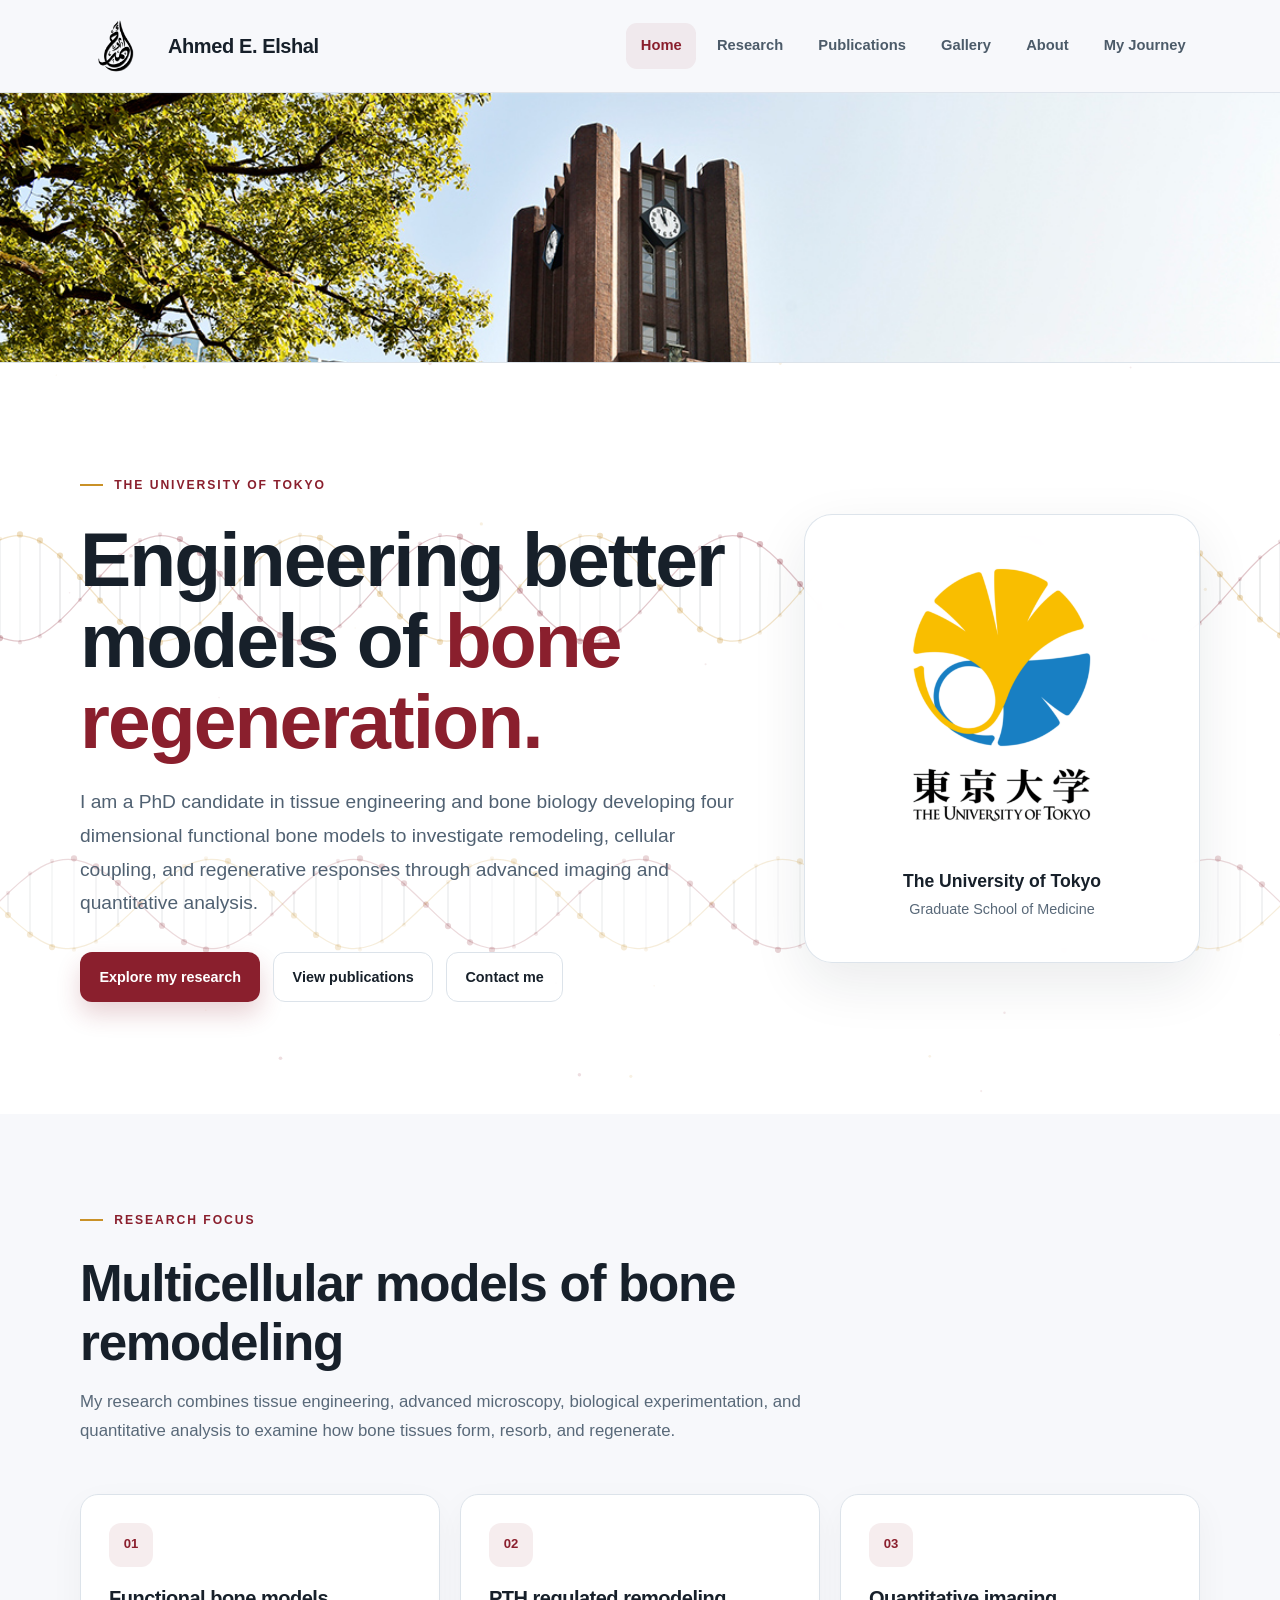
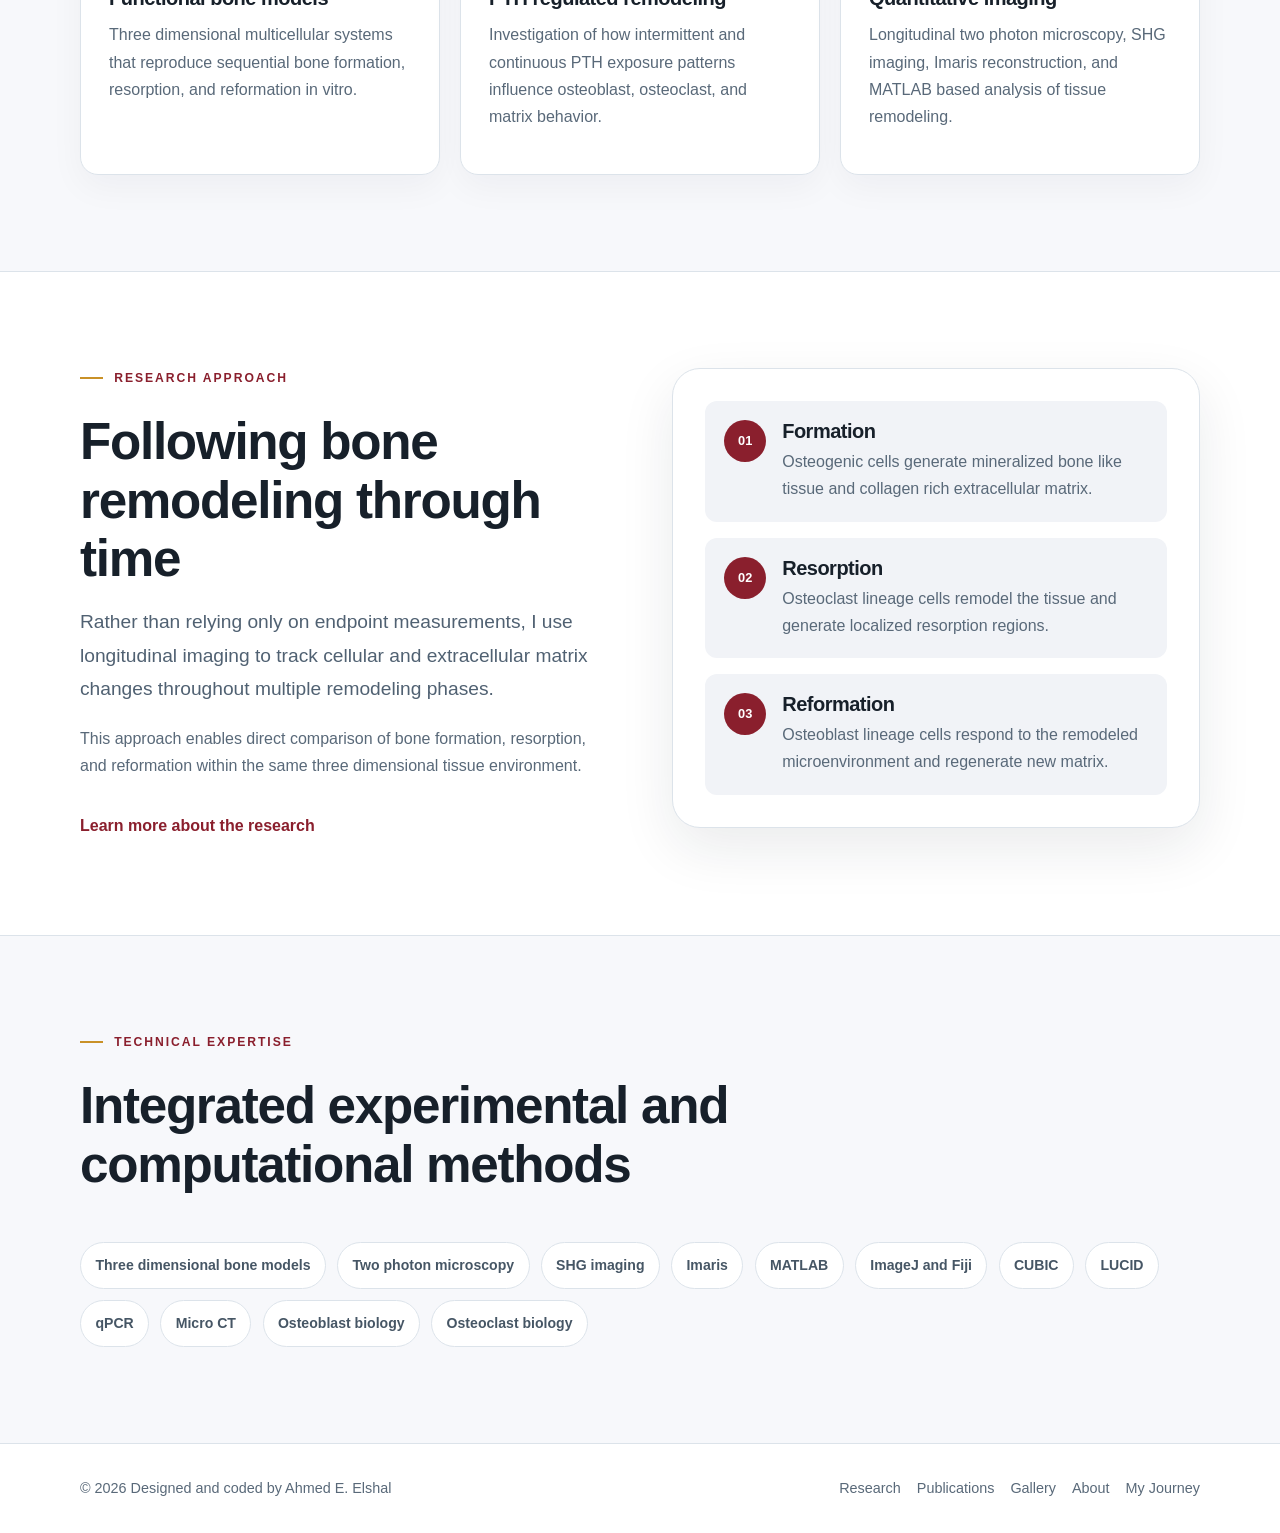
==== commit 3c36382a: "Update index.html" ====
--- a/index.html
+++ b/index.html
@@ -27,11 +27,30 @@
   <link rel="stylesheet" href="styles.css?v=8">
 
   <style>
+
+    /* =========================
+       HERO
+    ========================= */
+
     .hero {
       position: relative;
       isolation: isolate;
       overflow: hidden;
+      padding: 7rem 0;
+      background: #ffffff !important;
     }
+
+    .hero::before,
+    .hero::after {
+      content: none !important;
+      display: none !important;
+      background: none !important;
+    }
+
+
+    /* =========================
+       DNA BACKGROUND
+    ========================= */
 
     .dna-canvas {
       position: absolute;
@@ -43,14 +62,16 @@
       pointer-events: none;
     }
 
-    .hero::after {
-      z-index: 1;
-    }
+
+    /* =========================
+       HERO CONTENT
+    ========================= */
 
     .hero-grid {
       position: relative;
       z-index: 2;
     }
+
   </style>
 
 </head>
@@ -58,10 +79,16 @@
 
 <body>
 
-  <a class="skip-link" href="#main">
+  <a
+    class="skip-link"
+    href="#main"
+  >
     Skip to content
   </a>
 
+
+
+  <!-- HEADER -->
 
   <header class="site-header">
 
@@ -141,6 +168,8 @@
 
   <main id="main">
 
+
+    <!-- CAMPUS IMAGE -->
 
     <section
       class="campus-image-section"
@@ -162,6 +191,8 @@
 
 
 
+    <!-- HERO -->
+
     <section
       class="hero"
       id="hero"
@@ -175,6 +206,9 @@
 
 
       <div class="container hero-grid">
+
+
+        <!-- HERO TEXT -->
 
         <div class="hero-copy">
 
@@ -206,6 +240,7 @@
               Explore my research
             </a>
 
+
             <a
               class="button button-secondary"
               href="publications.html"
@@ -213,6 +248,7 @@
               View publications
             </a>
 
+
             <a
               class="button button-secondary"
               href="mailto:aelshal-omfs@g.ecc.u-tokyo.ac.jp"
@@ -226,6 +262,8 @@
 
 
 
+        <!-- UTOKYO LOGO -->
+
         <div class="hero-visual">
 
           <div class="todai-logo-panel">
@@ -236,6 +274,7 @@
               alt="The University of Tokyo logo"
             >
 
+
             <div class="todai-logo-caption">
 
               <strong>
@@ -252,11 +291,14 @@
 
         </div>
 
+
       </div>
 
     </section>
 
 
+
+    <!-- RESEARCH FOCUS -->
 
     <section class="section">
 
@@ -284,6 +326,9 @@
 
         <div class="card-grid">
 
+
+          <!-- CARD 1 -->
+
           <article class="card">
 
             <div class="card-icon">
@@ -303,6 +348,8 @@
 
 
 
+          <!-- CARD 2 -->
+
           <article class="card">
 
             <div class="card-icon">
@@ -322,6 +369,8 @@
 
 
 
+          <!-- CARD 3 -->
+
           <article class="card">
 
             <div class="card-icon">
@@ -339,6 +388,7 @@
 
           </article>
 
+
         </div>
 
       </div>
@@ -347,9 +397,12 @@
 
 
 
+    <!-- RESEARCH APPROACH -->
+
     <section class="section section-alt">
 
       <div class="container split">
+
 
         <div>
 
@@ -384,9 +437,14 @@
 
 
 
+        <!-- PROCESS -->
+
         <div class="panel">
 
           <div class="process-list">
+
+
+            <!-- FORMATION -->
 
             <div class="process-item">
 
@@ -411,6 +469,8 @@
 
 
 
+            <!-- RESORPTION -->
+
             <div class="process-item">
 
               <span class="process-number">
@@ -434,6 +494,8 @@
 
 
 
+            <!-- REFORMATION -->
+
             <div class="process-item">
 
               <span class="process-number">
@@ -455,15 +517,19 @@
 
             </div>
 
+
           </div>
 
         </div>
 
+
       </div>
 
     </section>
 
 
+
+    <!-- TECHNICAL EXPERTISE -->
 
     <section class="section">
 
@@ -542,6 +608,8 @@
   </main>
 
 
+
+  <!-- FOOTER -->
 
   <footer class="site-footer">
 
@@ -583,21 +651,28 @@
 
 
 
+  <!-- MAIN WEBSITE SCRIPT -->
+
   <script src="script.js?v=8"></script>
 
 
 
-  <!-- DNA HERO ANIMATION -->
+  <!-- DNA ANIMATION -->
 
   <script>
+
     (() => {
+
       "use strict";
+
 
       const hero =
         document.getElementById("hero");
 
+
       const canvas =
         document.getElementById("dna-canvas");
+
 
       if (!hero || !canvas) {
         return;
@@ -605,13 +680,18 @@
 
 
       const context =
-        canvas.getContext("2d", {
-          alpha: true
-        });
+        canvas.getContext(
+          "2d",
+          {
+            alpha: true
+          }
+        );
+
 
       if (!context) {
         return;
       }
+
 
 
       const prefersReducedMotion =
@@ -620,7 +700,13 @@
         ).matches;
 
 
+
+      /* =========================
+         COLORS
+      ========================= */
+
       const palette = {
+
         burgundy: {
           r: 138,
           g: 31,
@@ -638,33 +724,48 @@
           g: 55,
           b: 65
         }
+
       };
 
 
+
       let width = 0;
+
       let height = 0;
+
       let pixelRatio = 1;
+
       let frame = null;
+
       let visible = true;
 
 
-      const rgba = (
+
+      function rgba(
         color,
         opacity
-      ) => (
-        `rgba(
+      ) {
+
+        return `rgba(
           ${color.r},
           ${color.g},
           ${color.b},
           ${opacity}
-        )`
-      );
-
+        )`;
+
+      }
+
+
+
+      /* =========================
+         RESIZE CANVAS
+      ========================= */
 
       function resizeCanvas() {
 
         const bounds =
           hero.getBoundingClientRect();
+
 
         width =
           Math.max(
@@ -672,6 +773,7 @@
             bounds.width
           );
 
+
         height =
           Math.max(
             1,
@@ -691,6 +793,7 @@
             width * pixelRatio
           );
 
+
         canvas.height =
           Math.round(
             height * pixelRatio
@@ -699,6 +802,7 @@
 
         canvas.style.width =
           `${width}px`;
+
 
         canvas.style.height =
           `${height}px`;
@@ -712,9 +816,14 @@
           0,
           0
         );
+
       }
 
 
+
+      /* =========================
+         DNA HELIX
+      ========================= */
 
       function drawHelix(
         centerY,
@@ -726,13 +835,17 @@
       ) {
 
         const strandA = [];
+
         const strandB = [];
+
 
         const left =
           -80;
 
+
         const right =
           width + 80;
+
 
 
         for (
@@ -763,6 +876,7 @@
             amplitude;
 
 
+
           strandA.push({
             x,
             y: yA
@@ -774,6 +888,9 @@
             y: yB
           });
 
+
+
+          /* DNA CONNECTORS */
 
           const rungOpacity =
             opacity *
@@ -785,10 +902,12 @@
 
           context.beginPath();
 
+
           context.moveTo(
             x,
             yA
           );
+
 
           context.lineTo(
             x,
@@ -811,6 +930,8 @@
 
 
 
+          /* DNA NODES */
+
           const frontA =
             depth > 0;
 
@@ -828,7 +949,10 @@
 
 
 
+          /* BURGUNDY SIDE */
+
           context.beginPath();
+
 
           context.arc(
             x,
@@ -855,7 +979,10 @@
 
 
 
+          /* GOLD SIDE */
+
           context.beginPath();
+
 
           context.arc(
             x,
@@ -884,6 +1011,8 @@
 
 
 
+        /* DRAW STRANDS */
+
         function drawStrand(
           points,
           color
@@ -898,6 +1027,7 @@
 
           context.beginPath();
 
+
           context.moveTo(
             points[0].x,
             points[0].y
@@ -912,6 +1042,7 @@
 
             const previous =
               points[index - 1];
+
 
             const current =
               points[index];
@@ -965,7 +1096,9 @@
 
 
           context.stroke();
+
         }
+
 
 
         drawStrand(
@@ -982,6 +1115,10 @@
       }
 
 
+
+      /* =========================
+         FLOATING PARTICLES
+      ========================= */
 
       function drawParticles(time) {
 
@@ -1007,14 +1144,17 @@
           const x =
             (
               seed * 19.73 +
-              time * 0.012 *
+              time *
+              0.012 *
               (
                 index % 3 + 1
               )
-            ) %
+            )
+            %
             (
               width + 80
-            ) -
+            )
+            -
             40;
 
 
@@ -1022,10 +1162,13 @@
             (
               Math.sin(
                 seed * 0.31
-              ) *
-              0.5 +
+              )
+              *
               0.5
-            ) *
+              +
+              0.5
+            )
+            *
             height;
 
 
@@ -1034,7 +1177,8 @@
             Math.sin(
               time * 0.001 +
               seed
-            ) *
+            )
+            *
             0.5;
 
 
@@ -1044,6 +1188,7 @@
 
 
           context.beginPath();
+
 
           context.arc(
             x,
@@ -1076,7 +1221,13 @@
 
 
 
-      function draw(time = 0) {
+      /* =========================
+         DRAW FRAME
+      ========================= */
+
+      function draw(
+        time = 0
+      ) {
 
         context.clearRect(
           0,
@@ -1086,8 +1237,12 @@
         );
 
 
-        drawParticles(time);
-
+        drawParticles(
+          time
+        );
+
+
+        /* UPPER DNA */
 
         drawHelix(
           height * 0.30,
@@ -1102,6 +1257,8 @@
         );
 
 
+        /* LOWER DNA */
+
         drawHelix(
           height * 0.72,
           Math.min(
@@ -1118,6 +1275,10 @@
 
 
 
+      /* =========================
+         ANIMATION
+      ========================= */
+
       function animate(time) {
 
         if (!visible) {
@@ -1129,7 +1290,9 @@
         }
 
 
-        draw(time);
+        draw(
+          time
+        );
 
 
         frame =
@@ -1163,12 +1326,15 @@
 
       function stop() {
 
-        if (frame !== null) {
+        if (
+          frame !== null
+        ) {
 
           cancelAnimationFrame(
             frame
           );
 
+
           frame = null;
 
         }
@@ -1176,6 +1342,10 @@
       }
 
 
+
+      /* =========================
+         OBSERVERS
+      ========================= */
 
       const resizeObserver =
         new ResizeObserver(
@@ -1183,10 +1353,13 @@
 
             resizeCanvas();
 
+
             if (
               prefersReducedMotion
             ) {
+
               draw(0);
+
             }
 
           }
@@ -1201,6 +1374,7 @@
 
       const visibilityObserver =
         new IntersectionObserver(
+
           entries => {
 
             visible =
@@ -1209,7 +1383,9 @@
               true;
 
 
-            if (visible) {
+            if (
+              visible
+            ) {
 
               start();
 
@@ -1220,9 +1396,11 @@
             }
 
           },
+
           {
             threshold: 0.02
           }
+
         );
 
 
@@ -1231,6 +1409,11 @@
       );
 
 
+
+      /* =========================
+         INITIALIZE
+      ========================= */
+
       resizeCanvas();
 
 
@@ -1247,6 +1430,7 @@
       }
 
     })();
+
   </script>
 
 
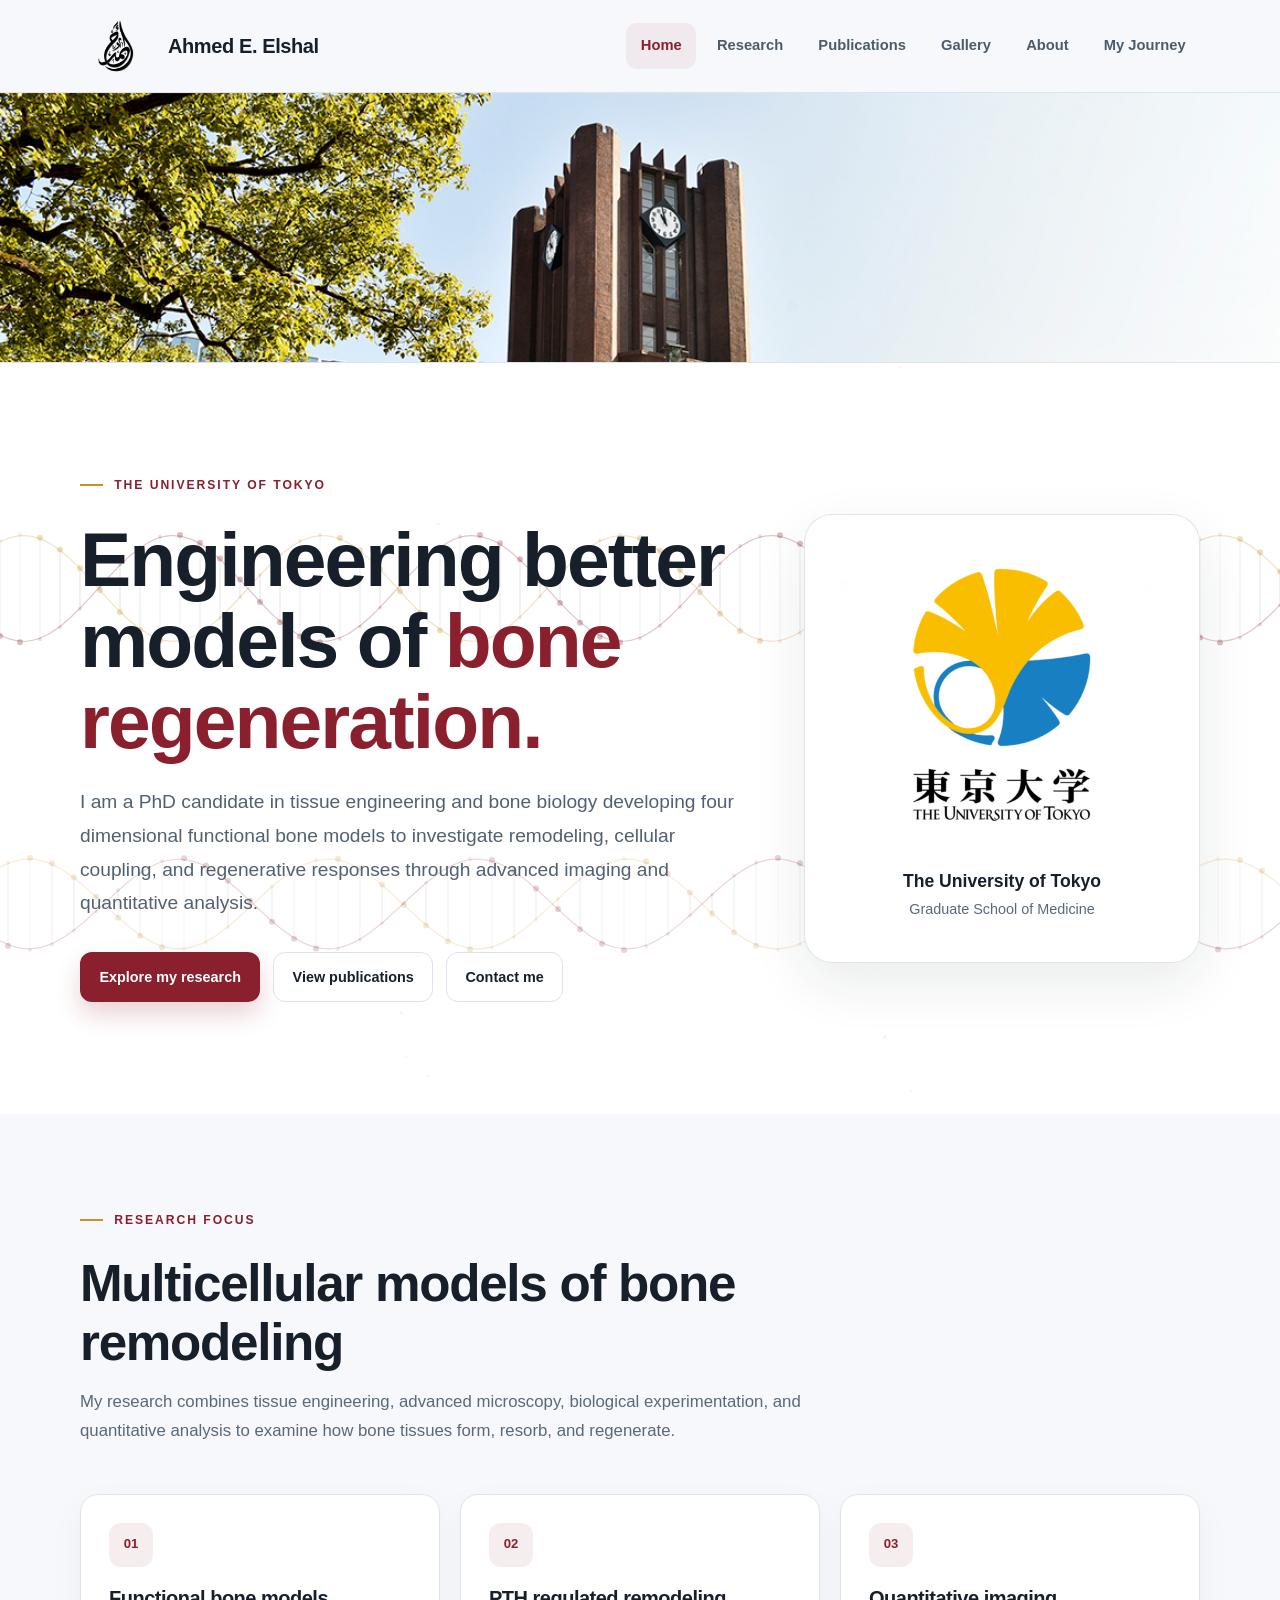
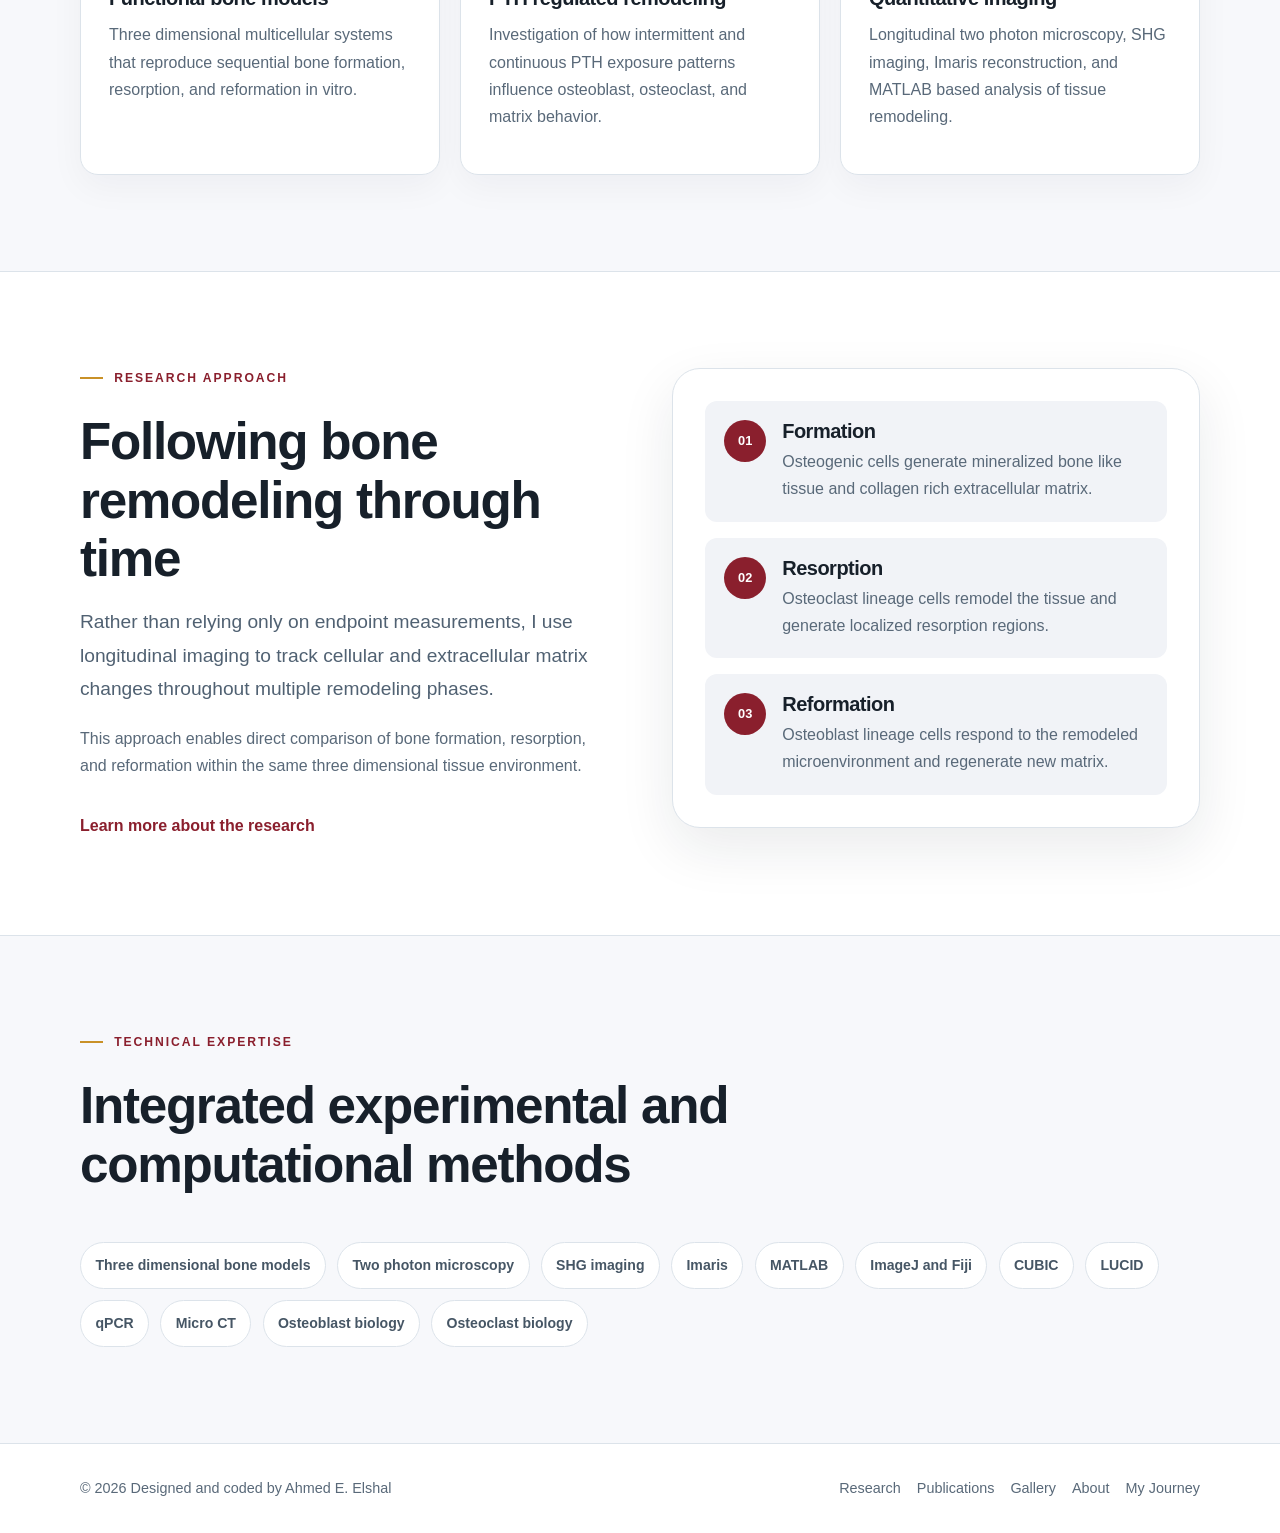
==== commit 76e74b45: "Update index.html" ====
--- a/index.html
+++ b/index.html
@@ -659,779 +659,1451 @@
 
   <!-- DNA ANIMATION -->
 
-  <script>
-
-    (() => {
-
-      "use strict";
-
-
-      const hero =
-        document.getElementById("hero");
-
-
-      const canvas =
-        document.getElementById("dna-canvas");
-
-
-      if (!hero || !canvas) {
+<script>
+(() => {
+  "use strict";
+
+  const hero = document.getElementById("hero");
+  const canvas = document.getElementById("dna-canvas");
+
+  if (!hero || !canvas) return;
+
+  const ctx = canvas.getContext("2d", {
+    alpha: true
+  });
+
+  if (!ctx) return;
+
+  const reducedMotion = window.matchMedia(
+    "(prefers-reduced-motion: reduce)"
+  );
+
+  const palette = {
+    burgundy: {
+      r: 138,
+      g: 31,
+      b: 45
+    },
+
+    gold: {
+      r: 201,
+      g: 145,
+      b: 39
+    },
+
+    dark: {
+      r: 45,
+      g: 55,
+      b: 65
+    }
+  };
+
+
+  let width = 0;
+  let height = 0;
+  let pixelRatio = 1;
+  let frameId = null;
+  let visible = true;
+
+
+  /*
+    Pointer position.
+
+    target = actual pointer location
+    current = smoothed location used by animation
+  */
+
+  const pointer = {
+    active: false,
+
+    targetX: 0,
+    targetY: 0,
+
+    x: 0,
+    y: 0,
+
+    normalizedX: 0,
+    normalizedY: 0
+  };
+
+
+  /*
+    Click pulses.
+  */
+
+  const pulses = [];
+
+
+  function rgba(color, alpha) {
+    return `rgba(${color.r}, ${color.g}, ${color.b}, ${alpha})`;
+  }
+
+
+  function resizeCanvas() {
+    const bounds = hero.getBoundingClientRect();
+
+    width = Math.max(1, bounds.width);
+    height = Math.max(1, bounds.height);
+
+    pixelRatio = Math.min(
+      window.devicePixelRatio || 1,
+      2
+    );
+
+    canvas.width = Math.round(
+      width * pixelRatio
+    );
+
+    canvas.height = Math.round(
+      height * pixelRatio
+    );
+
+    canvas.style.width = `${width}px`;
+    canvas.style.height = `${height}px`;
+
+    ctx.setTransform(
+      pixelRatio,
+      0,
+      0,
+      pixelRatio,
+      0,
+      0
+    );
+
+    if (!pointer.active) {
+      pointer.x = width / 2;
+      pointer.y = height / 2;
+
+      pointer.targetX = pointer.x;
+      pointer.targetY = pointer.y;
+    }
+  }
+
+
+  /*
+    Mouse / touch tracking
+  */
+
+  function updatePointer(event) {
+    const bounds = hero.getBoundingClientRect();
+
+    const x =
+      event.clientX -
+      bounds.left;
+
+    const y =
+      event.clientY -
+      bounds.top;
+
+    pointer.active = true;
+
+    pointer.targetX = x;
+    pointer.targetY = y;
+
+    pointer.normalizedX =
+      Math.max(
+        -1,
+        Math.min(
+          1,
+          (x / width - 0.5) * 2
+        )
+      );
+
+    pointer.normalizedY =
+      Math.max(
+        -1,
+        Math.min(
+          1,
+          (y / height - 0.5) * 2
+        )
+      );
+  }
+
+
+  function deactivatePointer() {
+    pointer.active = false;
+
+    pointer.targetX =
+      width / 2;
+
+    pointer.targetY =
+      height / 2;
+
+    pointer.normalizedX = 0;
+    pointer.normalizedY = 0;
+  }
+
+
+  hero.addEventListener(
+    "pointermove",
+    updatePointer,
+    {
+      passive: true
+    }
+  );
+
+
+  hero.addEventListener(
+    "pointerenter",
+    updatePointer,
+    {
+      passive: true
+    }
+  );
+
+
+  hero.addEventListener(
+    "pointerleave",
+    deactivatePointer,
+    {
+      passive: true
+    }
+  );
+
+
+  /*
+    Click pulse interaction
+  */
+
+  hero.addEventListener(
+    "pointerdown",
+    event => {
+
+      /*
+        Do not trigger animation pulse
+        when clicking actual controls.
+      */
+
+      if (
+        event.target.closest(
+          "a, button, input, select, textarea"
+        )
+      ) {
         return;
       }
 
 
-      const context =
-        canvas.getContext(
-          "2d",
-          {
-            alpha: true
+      const bounds =
+        hero.getBoundingClientRect();
+
+
+      pulses.push({
+        x:
+          event.clientX -
+          bounds.left,
+
+        y:
+          event.clientY -
+          bounds.top,
+
+        born:
+          performance.now()
+      });
+
+    }
+  );
+
+
+  function smoothPointer() {
+    const smoothing = 0.075;
+
+    pointer.x +=
+      (
+        pointer.targetX -
+        pointer.x
+      ) *
+      smoothing;
+
+    pointer.y +=
+      (
+        pointer.targetY -
+        pointer.y
+      ) *
+      smoothing;
+  }
+
+
+  /*
+    Interaction displacement.
+
+    DNA near the pointer bends toward
+    the cursor.
+  */
+
+  function getPointerInfluence(
+    x,
+    y,
+    strength = 1
+  ) {
+
+    if (!pointer.active) {
+      return {
+        x: 0,
+        y: 0,
+        amount: 0
+      };
+    }
+
+
+    const dx =
+      pointer.x -
+      x;
+
+    const dy =
+      pointer.y -
+      y;
+
+
+    const distance =
+      Math.sqrt(
+        dx * dx +
+        dy * dy
+      );
+
+
+    const radius =
+      Math.min(
+        300,
+        width * 0.22
+      );
+
+
+    if (distance >= radius) {
+      return {
+        x: 0,
+        y: 0,
+        amount: 0
+      };
+    }
+
+
+    const normalized =
+      1 -
+      distance /
+      radius;
+
+
+    const ease =
+      normalized *
+      normalized *
+      (
+        3 -
+        2 *
+        normalized
+      );
+
+
+    return {
+      x:
+        dx *
+        0.055 *
+        ease *
+        strength,
+
+      y:
+        dy *
+        0.12 *
+        ease *
+        strength,
+
+      amount:
+        ease
+    };
+  }
+
+
+  /*
+    Click ripple displacement.
+  */
+
+  function getPulseInfluence(
+    x,
+    y,
+    time
+  ) {
+
+    let displacement = 0;
+    let glow = 0;
+
+
+    for (
+      let index =
+        pulses.length - 1;
+
+      index >= 0;
+
+      index -= 1
+    ) {
+
+      const pulse =
+        pulses[index];
+
+
+      const age =
+        time -
+        pulse.born;
+
+
+      const duration =
+        1500;
+
+
+      if (age > duration) {
+        pulses.splice(
+          index,
+          1
+        );
+
+        continue;
+      }
+
+
+      const progress =
+        age /
+        duration;
+
+
+      const dx =
+        x -
+        pulse.x;
+
+      const dy =
+        y -
+        pulse.y;
+
+
+      const distance =
+        Math.sqrt(
+          dx * dx +
+          dy * dy
+        );
+
+
+      const radius =
+        progress *
+        Math.max(
+          width,
+          height
+        ) *
+        0.72;
+
+
+      const ringDistance =
+        Math.abs(
+          distance -
+          radius
+        );
+
+
+      const ringWidth =
+        75;
+
+
+      if (
+        ringDistance <
+        ringWidth
+      ) {
+
+        const intensity =
+          1 -
+          ringDistance /
+          ringWidth;
+
+
+        const fade =
+          1 -
+          progress;
+
+
+        displacement +=
+          Math.sin(
+            progress *
+            Math.PI *
+            5
+          ) *
+          intensity *
+          fade *
+          16;
+
+
+        glow +=
+          intensity *
+          fade;
+
+      }
+
+    }
+
+
+    return {
+      displacement,
+      glow
+    };
+  }
+
+
+  /*
+    DNA strand
+  */
+
+  function drawHelix(
+    centerY,
+    amplitude,
+    spacing,
+    time,
+    opacity,
+    phaseOffset = 0,
+    direction = 1
+  ) {
+
+    const strandA = [];
+    const strandB = [];
+
+
+    const startX =
+      -80;
+
+    const endX =
+      width + 80;
+
+
+    /*
+      Whole helix responds slightly
+      to pointer position.
+    */
+
+    const parallaxX =
+      pointer.normalizedX *
+      18;
+
+    const parallaxY =
+      pointer.normalizedY *
+      10;
+
+
+    for (
+      let baseX =
+        startX;
+
+      baseX <=
+        endX;
+
+      baseX +=
+        spacing
+    ) {
+
+      const phase =
+        baseX *
+        0.021 +
+        time *
+        0.00065 *
+        direction +
+        phaseOffset;
+
+
+      const depth =
+        Math.cos(
+          phase
+        );
+
+
+      let x =
+        baseX +
+        parallaxX;
+
+
+      let yA =
+        centerY +
+        parallaxY +
+        Math.sin(
+          phase
+        ) *
+        amplitude;
+
+
+      let yB =
+        centerY +
+        parallaxY -
+        Math.sin(
+          phase
+        ) *
+        amplitude;
+
+
+      /*
+        Cursor interaction
+      */
+
+      const influenceA =
+        getPointerInfluence(
+          x,
+          yA,
+          1
+        );
+
+
+      const influenceB =
+        getPointerInfluence(
+          x,
+          yB,
+          1
+        );
+
+
+      yA +=
+        influenceA.y;
+
+      yB +=
+        influenceB.y;
+
+
+      /*
+        Add a smaller horizontal bend
+      */
+
+      const xA =
+        x +
+        influenceA.x;
+
+      const xB =
+        x +
+        influenceB.x;
+
+
+      /*
+        Click wave
+      */
+
+      const pulseA =
+        getPulseInfluence(
+          xA,
+          yA,
+          time
+        );
+
+
+      const pulseB =
+        getPulseInfluence(
+          xB,
+          yB,
+          time
+        );
+
+
+      yA +=
+        pulseA.displacement;
+
+      yB -=
+        pulseB.displacement;
+
+
+      strandA.push({
+        x: xA,
+        y: yA
+      });
+
+
+      strandB.push({
+        x: xB,
+        y: yB
+      });
+
+
+      /*
+        DNA rung
+      */
+
+      const rungOpacity =
+        opacity *
+        (
+          0.22 +
+          Math.abs(
+            depth
+          ) *
+          0.4
+        );
+
+
+      ctx.beginPath();
+
+      ctx.moveTo(
+        xA,
+        yA
+      );
+
+      ctx.lineTo(
+        xB,
+        yB
+      );
+
+
+      ctx.strokeStyle =
+        rgba(
+          palette.dark,
+          rungOpacity
+        );
+
+
+      ctx.lineWidth =
+        0.7 +
+        influenceA.amount *
+        0.5;
+
+
+      ctx.stroke();
+
+
+
+      /*
+        Node size reacts to cursor.
+      */
+
+      const frontA =
+        depth > 0;
+
+
+      const interactionA =
+        influenceA.amount +
+        pulseA.glow;
+
+
+      const interactionB =
+        influenceB.amount +
+        pulseB.glow;
+
+
+      const radiusA =
+        (
+          frontA
+            ? 3
+            : 2
+        )
+        +
+        interactionA *
+        4;
+
+
+      const radiusB =
+        (
+          frontA
+            ? 2
+            : 3
+        )
+        +
+        interactionB *
+        4;
+
+
+
+      /*
+        Burgundy node
+      */
+
+      if (
+        interactionA >
+        0.05
+      ) {
+
+        ctx.beginPath();
+
+        ctx.arc(
+          xA,
+          yA,
+          radiusA *
+          2.2,
+          0,
+          Math.PI * 2
+        );
+
+
+        ctx.fillStyle =
+          rgba(
+            palette.burgundy,
+            interactionA *
+            0.08
+          );
+
+
+        ctx.fill();
+
+      }
+
+
+      ctx.beginPath();
+
+      ctx.arc(
+        xA,
+        yA,
+        radiusA,
+        0,
+        Math.PI * 2
+      );
+
+
+      ctx.fillStyle =
+        rgba(
+          palette.burgundy,
+          opacity *
+          (
+            frontA
+              ? 0.86
+              : 0.40
+          )
+          +
+          interactionA *
+          0.08
+        );
+
+
+      ctx.fill();
+
+
+
+      /*
+        Gold node
+      */
+
+      if (
+        interactionB >
+        0.05
+      ) {
+
+        ctx.beginPath();
+
+        ctx.arc(
+          xB,
+          yB,
+          radiusB *
+          2.2,
+          0,
+          Math.PI * 2
+        );
+
+
+        ctx.fillStyle =
+          rgba(
+            palette.gold,
+            interactionB *
+            0.09
+          );
+
+
+        ctx.fill();
+
+      }
+
+
+      ctx.beginPath();
+
+      ctx.arc(
+        xB,
+        yB,
+        radiusB,
+        0,
+        Math.PI * 2
+      );
+
+
+      ctx.fillStyle =
+        rgba(
+          palette.gold,
+          opacity *
+          (
+            frontA
+              ? 0.42
+              : 0.86
+          )
+          +
+          interactionB *
+          0.08
+        );
+
+
+      ctx.fill();
+
+    }
+
+
+    function drawStrand(
+      points,
+      color
+    ) {
+
+      if (
+        points.length <
+        2
+      ) {
+        return;
+      }
+
+
+      ctx.beginPath();
+
+      ctx.moveTo(
+        points[0].x,
+        points[0].y
+      );
+
+
+      for (
+        let index = 1;
+        index <
+          points.length;
+
+        index += 1
+      ) {
+
+        const previous =
+          points[
+            index - 1
+          ];
+
+
+        const current =
+          points[
+            index
+          ];
+
+
+        const midpointX =
+          (
+            previous.x +
+            current.x
+          ) /
+          2;
+
+
+        const midpointY =
+          (
+            previous.y +
+            current.y
+          ) /
+          2;
+
+
+        ctx.quadraticCurveTo(
+          previous.x,
+          previous.y,
+          midpointX,
+          midpointY
+        );
+
+      }
+
+
+      const last =
+        points[
+          points.length -
+          1
+        ];
+
+
+      ctx.lineTo(
+        last.x,
+        last.y
+      );
+
+
+      ctx.strokeStyle =
+        rgba(
+          color,
+          opacity *
+          0.76
+        );
+
+
+      ctx.lineWidth =
+        1.2;
+
+
+      ctx.stroke();
+    }
+
+
+    drawStrand(
+      strandA,
+      palette.burgundy
+    );
+
+
+    drawStrand(
+      strandB,
+      palette.gold
+    );
+
+  }
+
+
+  /*
+    Background particles
+  */
+
+  function drawParticles(time) {
+
+    const count =
+      Math.max(
+        18,
+        Math.floor(
+          width / 55
+        )
+      );
+
+
+    for (
+      let index = 0;
+      index < count;
+      index += 1
+    ) {
+
+      const seed =
+        index *
+        93.17;
+
+
+      let x =
+        (
+          seed *
+          19.73 +
+          time *
+          0.009 *
+          (
+            index % 3 +
+            1
+          )
+        )
+        %
+        (
+          width +
+          100
+        )
+        -
+        50;
+
+
+      let y =
+        (
+          Math.sin(
+            seed *
+            0.31
+          )
+          *
+          0.5 +
+          0.5
+        )
+        *
+        height;
+
+
+      const influence =
+        getPointerInfluence(
+          x,
+          y,
+          0.35
+        );
+
+
+      x +=
+        influence.x;
+
+      y +=
+        influence.y;
+
+
+      const pulse =
+        0.5 +
+        Math.sin(
+          time *
+          0.001 +
+          seed
+        )
+        *
+        0.5;
+
+
+      const radius =
+        0.7 +
+        pulse *
+        1.05 +
+        influence.amount *
+        2;
+
+
+      ctx.beginPath();
+
+
+      ctx.arc(
+        x,
+        y,
+        radius,
+        0,
+        Math.PI * 2
+      );
+
+
+      ctx.fillStyle =
+        index % 2 === 0
+
+          ? rgba(
+              palette.burgundy,
+              0.05 +
+              pulse *
+              0.07
+            )
+
+          : rgba(
+              palette.gold,
+              0.05 +
+              pulse *
+              0.07
+            );
+
+
+      ctx.fill();
+
+    }
+
+  }
+
+
+  /*
+    Click ripple visual
+  */
+
+  function drawPulseRings(time) {
+
+    pulses.forEach(
+      pulse => {
+
+        const age =
+          time -
+          pulse.born;
+
+
+        const progress =
+          Math.min(
+            1,
+            age /
+            1500
+          );
+
+
+        const radius =
+          progress *
+          Math.max(
+            width,
+            height
+          ) *
+          0.72;
+
+
+        const opacity =
+          (
+            1 -
+            progress
+          ) *
+          0.09;
+
+
+        ctx.beginPath();
+
+
+        ctx.arc(
+          pulse.x,
+          pulse.y,
+          radius,
+          0,
+          Math.PI * 2
+        );
+
+
+        ctx.strokeStyle =
+          rgba(
+            palette.burgundy,
+            opacity
+          );
+
+
+        ctx.lineWidth =
+          1;
+
+
+        ctx.stroke();
+
+      }
+    );
+
+  }
+
+
+  function draw(time = 0) {
+
+    smoothPointer();
+
+
+    ctx.clearRect(
+      0,
+      0,
+      width,
+      height
+    );
+
+
+    drawParticles(
+      time
+    );
+
+
+    /*
+      Upper strand
+    */
+
+    drawHelix(
+      height *
+      0.30,
+
+      Math.min(
+        54,
+        height *
+        0.09
+      ),
+
+      20,
+
+      time,
+
+      0.34,
+
+      0,
+
+      1
+    );
+
+
+    /*
+      Lower strand
+    */
+
+    drawHelix(
+      height *
+      0.72,
+
+      Math.min(
+        46,
+        height *
+        0.075
+      ),
+
+      22,
+
+      time,
+
+      0.23,
+
+      Math.PI *
+      0.65,
+
+      -1
+    );
+
+
+    drawPulseRings(
+      time
+    );
+
+  }
+
+
+  function animate(time) {
+
+    if (!visible) {
+      frameId = null;
+      return;
+    }
+
+
+    draw(time);
+
+
+    frameId =
+      requestAnimationFrame(
+        animate
+      );
+
+  }
+
+
+  function start() {
+
+    if (
+      frameId !== null ||
+      !visible
+    ) {
+      return;
+    }
+
+
+    /*
+      Reduced motion still allows
+      pointer interaction, but no
+      continuous automatic movement.
+    */
+
+    if (
+      reducedMotion.matches
+    ) {
+
+      draw(
+        performance.now()
+      );
+
+      return;
+    }
+
+
+    frameId =
+      requestAnimationFrame(
+        animate
+      );
+
+  }
+
+
+  function stop() {
+
+    if (
+      frameId === null
+    ) {
+      return;
+    }
+
+
+    cancelAnimationFrame(
+      frameId
+    );
+
+
+    frameId = null;
+
+  }
+
+
+  /*
+    Redraw when pointer moves
+    if reduced motion is enabled.
+  */
+
+  hero.addEventListener(
+    "pointermove",
+    () => {
+
+      if (
+        reducedMotion.matches
+      ) {
+
+        requestAnimationFrame(
+          time => {
+            draw(time);
           }
         );
 
-
-      if (!context) {
-        return;
       }
 
-
-
-      const prefersReducedMotion =
-        window.matchMedia(
-          "(prefers-reduced-motion: reduce)"
-        ).matches;
-
-
-
-      /* =========================
-         COLORS
-      ========================= */
-
-      const palette = {
-
-        burgundy: {
-          r: 138,
-          g: 31,
-          b: 45
-        },
-
-        gold: {
-          r: 201,
-          g: 145,
-          b: 39
-        },
-
-        dark: {
-          r: 45,
-          g: 55,
-          b: 65
+    },
+    {
+      passive: true
+    }
+  );
+
+
+  /*
+    Resize handling
+  */
+
+  const resizeObserver =
+    new ResizeObserver(
+      () => {
+
+        resizeCanvas();
+
+
+        if (
+          reducedMotion.matches
+        ) {
+
+          draw(
+            performance.now()
+          );
+
         }
 
-      };
-
-
-
-      let width = 0;
-
-      let height = 0;
-
-      let pixelRatio = 1;
-
-      let frame = null;
-
-      let visible = true;
-
-
-
-      function rgba(
-        color,
-        opacity
-      ) {
-
-        return `rgba(
-          ${color.r},
-          ${color.g},
-          ${color.b},
-          ${opacity}
-        )`;
-
       }
-
-
-
-      /* =========================
-         RESIZE CANVAS
-      ========================= */
-
-      function resizeCanvas() {
-
-        const bounds =
-          hero.getBoundingClientRect();
-
-
-        width =
-          Math.max(
-            1,
-            bounds.width
-          );
-
-
-        height =
-          Math.max(
-            1,
-            bounds.height
-          );
-
-
-        pixelRatio =
-          Math.min(
-            window.devicePixelRatio || 1,
-            2
-          );
-
-
-        canvas.width =
-          Math.round(
-            width * pixelRatio
-          );
-
-
-        canvas.height =
-          Math.round(
-            height * pixelRatio
-          );
-
-
-        canvas.style.width =
-          `${width}px`;
-
-
-        canvas.style.height =
-          `${height}px`;
-
-
-        context.setTransform(
-          pixelRatio,
-          0,
-          0,
-          pixelRatio,
-          0,
-          0
-        );
-
+    );
+
+
+  resizeObserver.observe(
+    hero
+  );
+
+
+  /*
+    Stop animation when hero
+    is outside viewport.
+  */
+
+  const visibilityObserver =
+    new IntersectionObserver(
+
+      entries => {
+
+        visible =
+          entries[0]
+            ?.isIntersecting ??
+          true;
+
+
+        if (
+          visible
+        ) {
+
+          start();
+
+        } else {
+
+          stop();
+
+        }
+
+      },
+
+      {
+        threshold: 0.02
       }
 
-
-
-      /* =========================
-         DNA HELIX
-      ========================= */
-
-      function drawHelix(
-        centerY,
-        amplitude,
-        spacing,
-        time,
-        opacity,
-        phaseOffset = 0
-      ) {
-
-        const strandA = [];
-
-        const strandB = [];
-
-
-        const left =
-          -80;
-
-
-        const right =
-          width + 80;
-
-
-
-        for (
-          let x = left;
-          x <= right;
-          x += spacing
-        ) {
-
-          const phase =
-            x * 0.022 +
-            time * 0.00065 +
-            phaseOffset;
-
-
-          const depth =
-            Math.cos(phase);
-
-
-          const yA =
-            centerY +
-            Math.sin(phase) *
-            amplitude;
-
-
-          const yB =
-            centerY -
-            Math.sin(phase) *
-            amplitude;
-
-
-
-          strandA.push({
-            x,
-            y: yA
-          });
-
-
-          strandB.push({
-            x,
-            y: yB
-          });
-
-
-
-          /* DNA CONNECTORS */
-
-          const rungOpacity =
-            opacity *
-            (
-              0.28 +
-              Math.abs(depth) * 0.48
-            );
-
-
-          context.beginPath();
-
-
-          context.moveTo(
-            x,
-            yA
-          );
-
-
-          context.lineTo(
-            x,
-            yB
-          );
-
-
-          context.strokeStyle =
-            rgba(
-              palette.dark,
-              rungOpacity
-            );
-
-
-          context.lineWidth =
-            0.8;
-
-
-          context.stroke();
-
-
-
-          /* DNA NODES */
-
-          const frontA =
-            depth > 0;
-
-
-          const radiusA =
-            frontA
-              ? 3.1
-              : 2.1;
-
-
-          const radiusB =
-            frontA
-              ? 2.1
-              : 3.1;
-
-
-
-          /* BURGUNDY SIDE */
-
-          context.beginPath();
-
-
-          context.arc(
-            x,
-            yA,
-            radiusA,
-            0,
-            Math.PI * 2
-          );
-
-
-          context.fillStyle =
-            rgba(
-              palette.burgundy,
-              opacity *
-              (
-                frontA
-                  ? 0.82
-                  : 0.42
-              )
-            );
-
-
-          context.fill();
-
-
-
-          /* GOLD SIDE */
-
-          context.beginPath();
-
-
-          context.arc(
-            x,
-            yB,
-            radiusB,
-            0,
-            Math.PI * 2
-          );
-
-
-          context.fillStyle =
-            rgba(
-              palette.gold,
-              opacity *
-              (
-                frontA
-                  ? 0.42
-                  : 0.82
-              )
-            );
-
-
-          context.fill();
-
-        }
-
-
-
-        /* DRAW STRANDS */
-
-        function drawStrand(
-          points,
-          color
-        ) {
-
-          if (
-            points.length < 2
-          ) {
-            return;
-          }
-
-
-          context.beginPath();
-
-
-          context.moveTo(
-            points[0].x,
-            points[0].y
-          );
-
-
-          for (
-            let index = 1;
-            index < points.length;
-            index += 1
-          ) {
-
-            const previous =
-              points[index - 1];
-
-
-            const current =
-              points[index];
-
-
-            const middleX =
-              (
-                previous.x +
-                current.x
-              ) / 2;
-
-
-            const middleY =
-              (
-                previous.y +
-                current.y
-              ) / 2;
-
-
-            context.quadraticCurveTo(
-              previous.x,
-              previous.y,
-              middleX,
-              middleY
-            );
-
-          }
-
-
-          const last =
-            points[
-              points.length - 1
-            ];
-
-
-          context.lineTo(
-            last.x,
-            last.y
-          );
-
-
-          context.strokeStyle =
-            rgba(
-              color,
-              opacity * 0.72
-            );
-
-
-          context.lineWidth =
-            1.25;
-
-
-          context.stroke();
-
-        }
-
-
-
-        drawStrand(
-          strandA,
-          palette.burgundy
-        );
-
-
-        drawStrand(
-          strandB,
-          palette.gold
-        );
-
-      }
-
-
-
-      /* =========================
-         FLOATING PARTICLES
-      ========================= */
-
-      function drawParticles(time) {
-
-        const count =
-          Math.max(
-            22,
-            Math.floor(
-              width / 45
-            )
-          );
-
-
-        for (
-          let index = 0;
-          index < count;
-          index += 1
-        ) {
-
-          const seed =
-            index * 93.17;
-
-
-          const x =
-            (
-              seed * 19.73 +
-              time *
-              0.012 *
-              (
-                index % 3 + 1
-              )
-            )
-            %
-            (
-              width + 80
-            )
-            -
-            40;
-
-
-          const y =
-            (
-              Math.sin(
-                seed * 0.31
-              )
-              *
-              0.5
-              +
-              0.5
-            )
-            *
-            height;
-
-
-          const pulse =
-            0.5 +
-            Math.sin(
-              time * 0.001 +
-              seed
-            )
-            *
-            0.5;
-
-
-          const radius =
-            0.7 +
-            pulse * 1.1;
-
-
-          context.beginPath();
-
-
-          context.arc(
-            x,
-            y,
-            radius,
-            0,
-            Math.PI * 2
-          );
-
-
-          context.fillStyle =
-            index % 2 === 0
-              ? rgba(
-                  palette.burgundy,
-                  0.07 +
-                  pulse * 0.08
-                )
-              : rgba(
-                  palette.gold,
-                  0.07 +
-                  pulse * 0.08
-                );
-
-
-          context.fill();
-
-        }
-
-      }
-
-
-
-      /* =========================
-         DRAW FRAME
-      ========================= */
-
-      function draw(
-        time = 0
-      ) {
-
-        context.clearRect(
-          0,
-          0,
-          width,
-          height
-        );
-
-
-        drawParticles(
-          time
-        );
-
-
-        /* UPPER DNA */
-
-        drawHelix(
-          height * 0.30,
-          Math.min(
-            54,
-            height * 0.09
-          ),
-          20,
-          time,
-          0.34,
-          0
-        );
-
-
-        /* LOWER DNA */
-
-        drawHelix(
-          height * 0.72,
-          Math.min(
-            46,
-            height * 0.075
-          ),
-          22,
-          time,
-          0.23,
-          Math.PI * 0.65
-        );
-
-      }
-
-
-
-      /* =========================
-         ANIMATION
-      ========================= */
-
-      function animate(time) {
-
-        if (!visible) {
-
-          frame = null;
-
-          return;
-
-        }
-
-
-        draw(
-          time
-        );
-
-
-        frame =
-          requestAnimationFrame(
-            animate
-          );
-
-      }
-
-
-
-      function start() {
-
-        if (
-          prefersReducedMotion ||
-          frame !== null ||
-          !visible
-        ) {
-          return;
-        }
-
-
-        frame =
-          requestAnimationFrame(
-            animate
-          );
-
-      }
-
-
-
-      function stop() {
-
-        if (
-          frame !== null
-        ) {
-
-          cancelAnimationFrame(
-            frame
-          );
-
-
-          frame = null;
-
-        }
-
-      }
-
-
-
-      /* =========================
-         OBSERVERS
-      ========================= */
-
-      const resizeObserver =
-        new ResizeObserver(
-          () => {
-
-            resizeCanvas();
-
-
-            if (
-              prefersReducedMotion
-            ) {
-
-              draw(0);
-
-            }
-
-          }
-        );
-
-
-      resizeObserver.observe(
-        hero
-      );
-
-
-
-      const visibilityObserver =
-        new IntersectionObserver(
-
-          entries => {
-
-            visible =
-              entries[0]
-                ?.isIntersecting ??
-              true;
-
-
-            if (
-              visible
-            ) {
-
-              start();
-
-            } else {
-
-              stop();
-
-            }
-
-          },
-
-          {
-            threshold: 0.02
-          }
-
-        );
-
-
-      visibilityObserver.observe(
-        hero
-      );
-
-
-
-      /* =========================
-         INITIALIZE
-      ========================= */
-
-      resizeCanvas();
-
-
-      if (
-        prefersReducedMotion
-      ) {
-
-        draw(0);
-
-      } else {
-
-        start();
-
-      }
-
-    })();
-
-  </script>
+    );
+
+
+  visibilityObserver.observe(
+    hero
+  );
+
+
+  reducedMotion.addEventListener(
+    "change",
+    () => {
+
+      stop();
+
+      start();
+
+    }
+  );
+
+
+  resizeCanvas();
+  start();
+
+})();
+</script>
 
 
 </body>
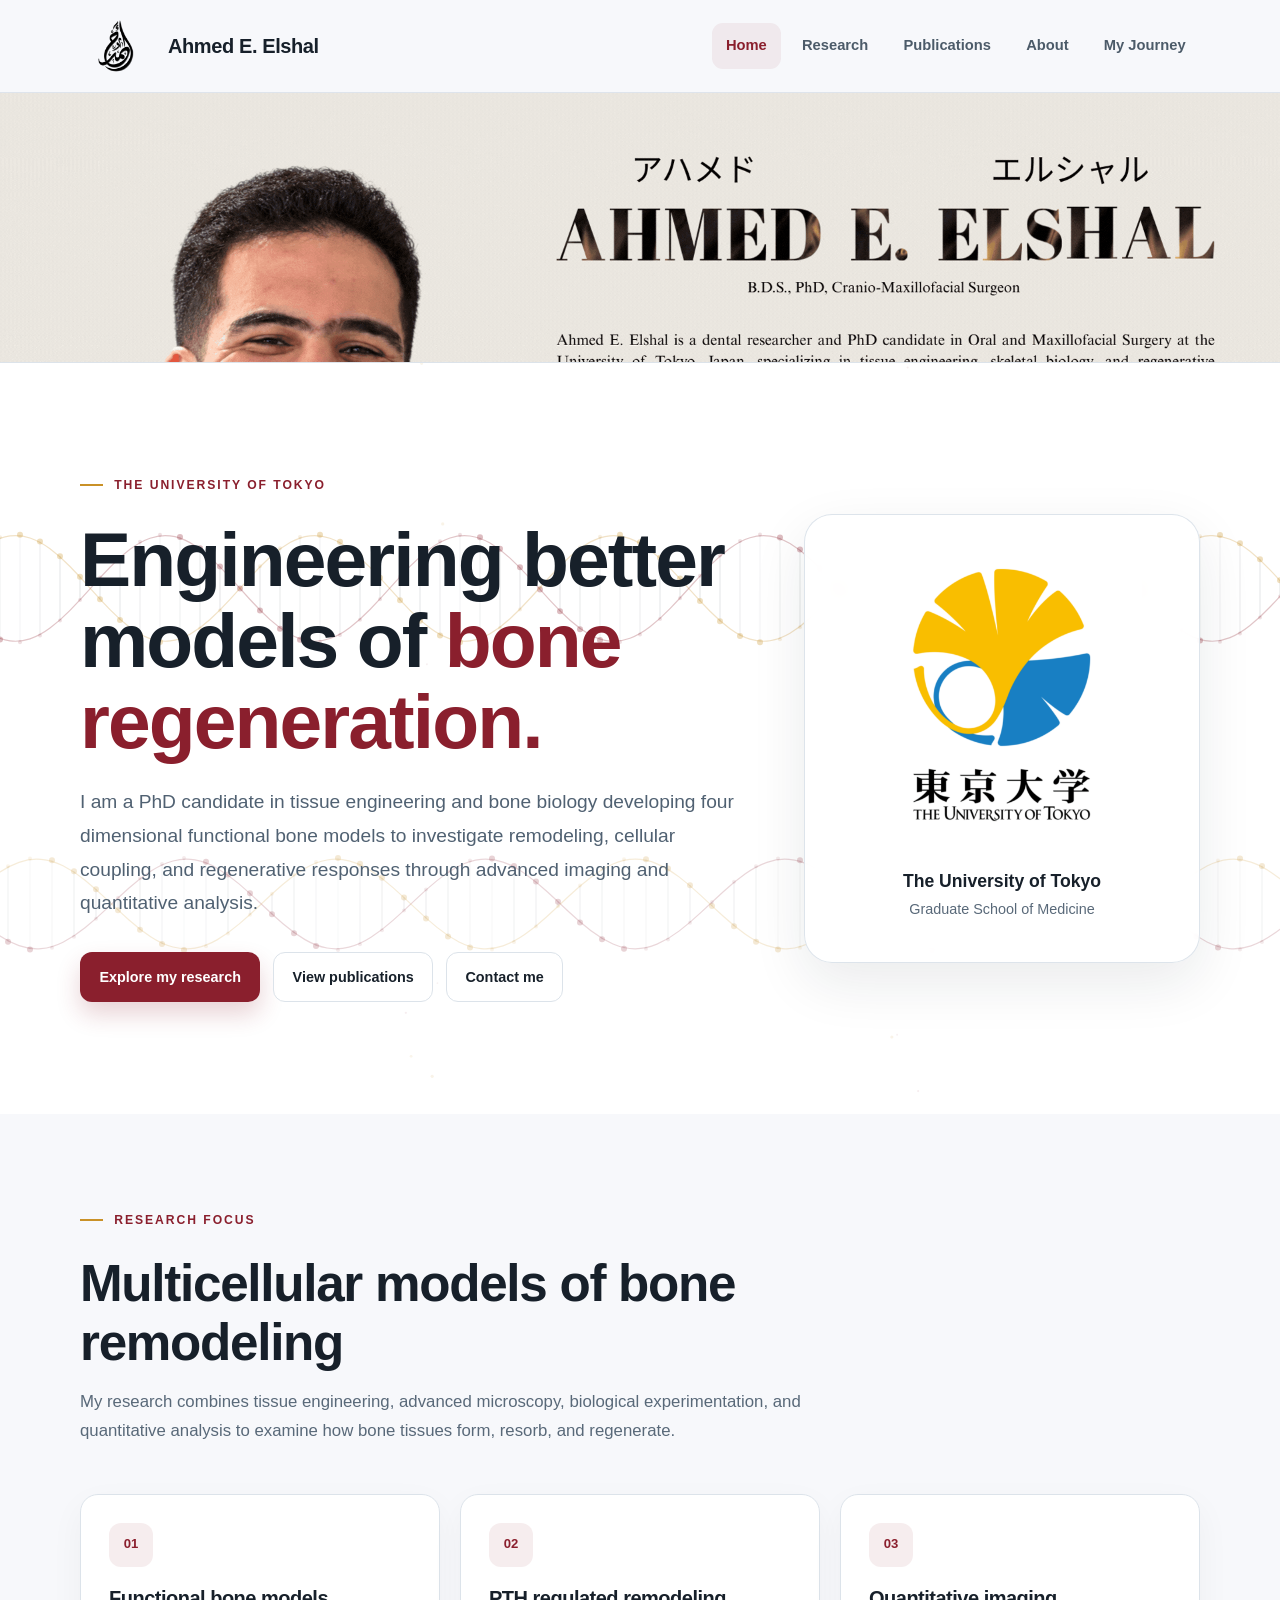
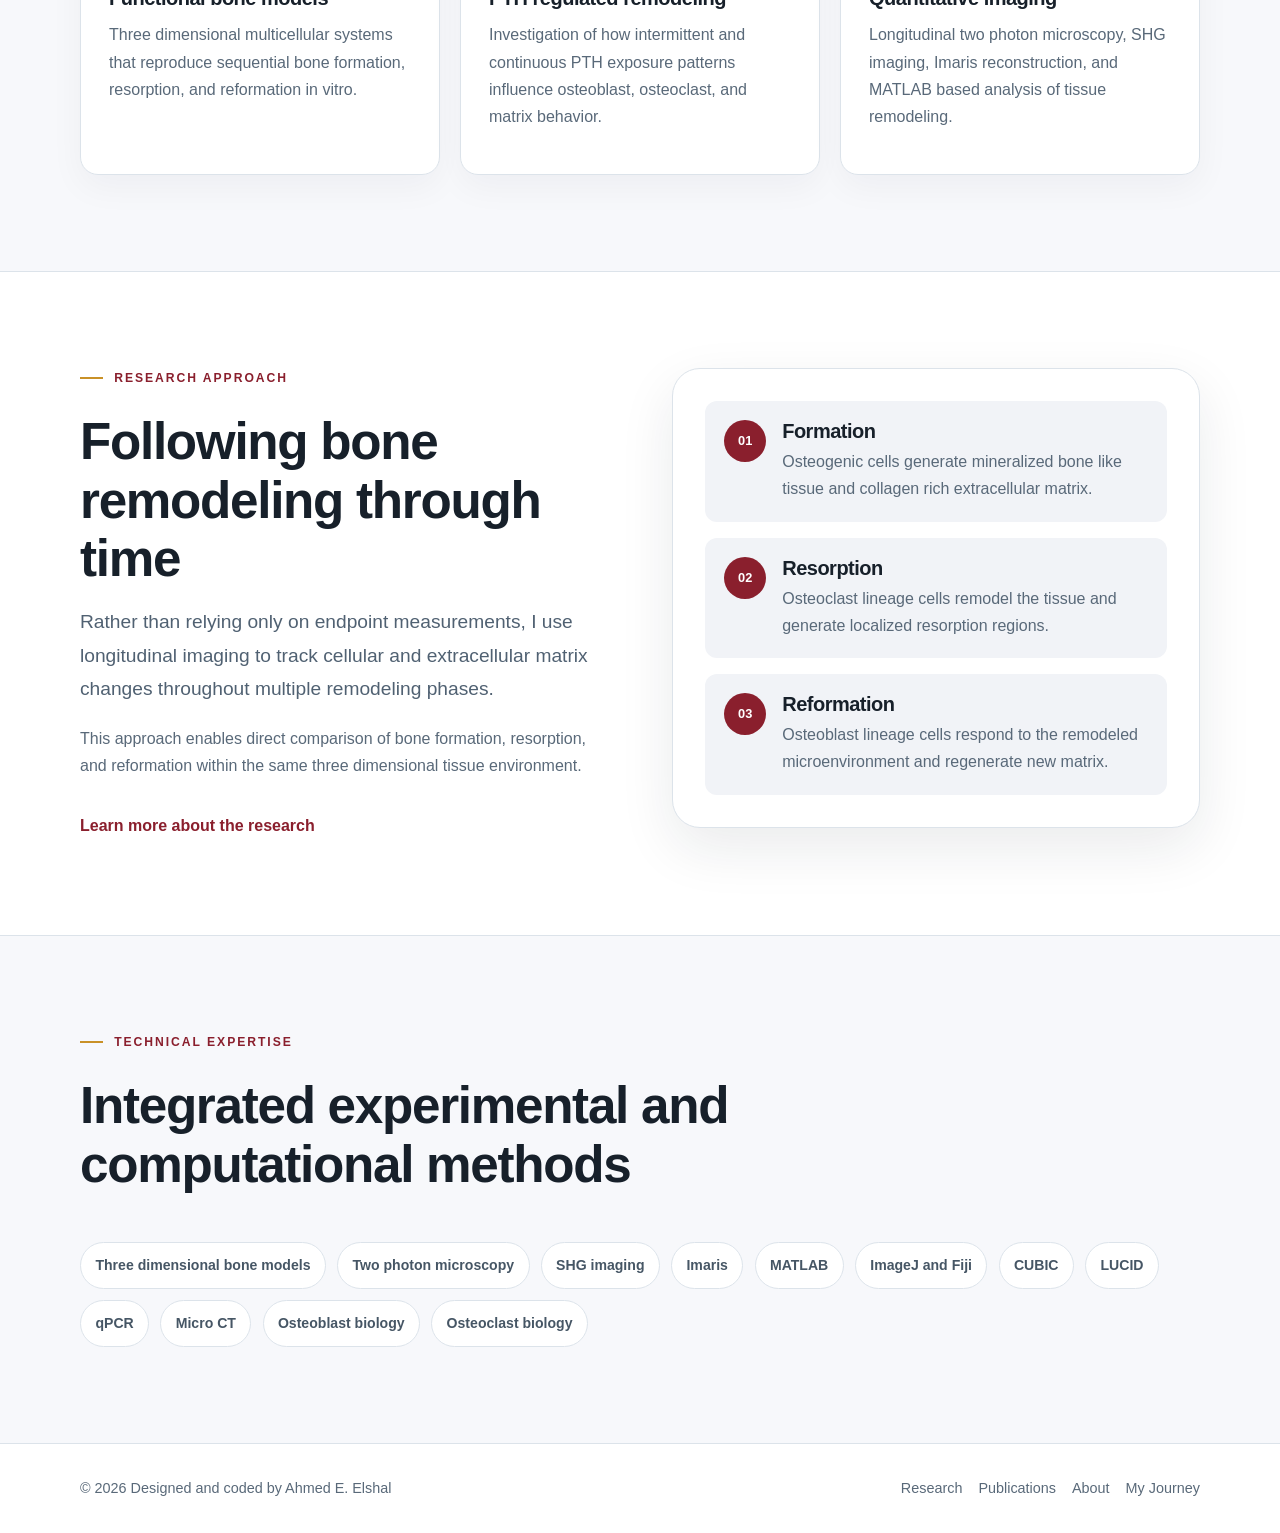
==== commit 1adf3473: "Update index.html" ====
--- a/index.html
+++ b/index.html
@@ -168,28 +168,20 @@
 
   <main id="main">
 
-
-    <!-- CAMPUS IMAGE -->
-
-    <section
-      class="campus-image-section"
-      aria-label="The University of Tokyo Hongo Campus"
-    >
-
-      <img
-        class="campus-image"
-        src="Hongo_Campus.jpg"
-        alt="The University of Tokyo Hongo Campus"
-        width="1920"
-        height="900"
-        loading="eager"
-        decoding="async"
-        fetchpriority="high"
-      >
-
-    </section>
-
-
+<!-- PERSONAL ANIMATED BANNER -->
+<section
+  class="campus-image-section"
+  aria-label="Website main personal Banner"
+>
+  <img
+    class="campus-image"
+    src="Website main personal Banner.gif"
+    alt="AWebsite main personal Banner"
+    loading="eager"
+    decoding="async"
+    fetchpriority="high"
+  >
+</section>
 
     <!-- HERO -->
 
--- a/styles.css
+++ b/styles.css
@@ -783,3 +783,23 @@
     transition: none;
   }
 }
+
+
+/* =========================================
+   Hide Gallery from All Navigation Menus
+   Keep gallery.html and its functionality
+   ========================================= */
+
+/* Hide Gallery links in header, mobile menu, and footer */
+.site-header a[href="gallery.html"],
+.mobile-nav a[href="gallery.html"],
+.site-footer a[href="gallery.html"] {
+    display: none !important;
+}
+
+/* Hide Gallery list items to avoid empty spaces */
+.site-header li:has(a[href="gallery.html"]),
+.mobile-nav li:has(a[href="gallery.html"]),
+.site-footer li:has(a[href="gallery.html"]) {
+    display: none !important;
+}
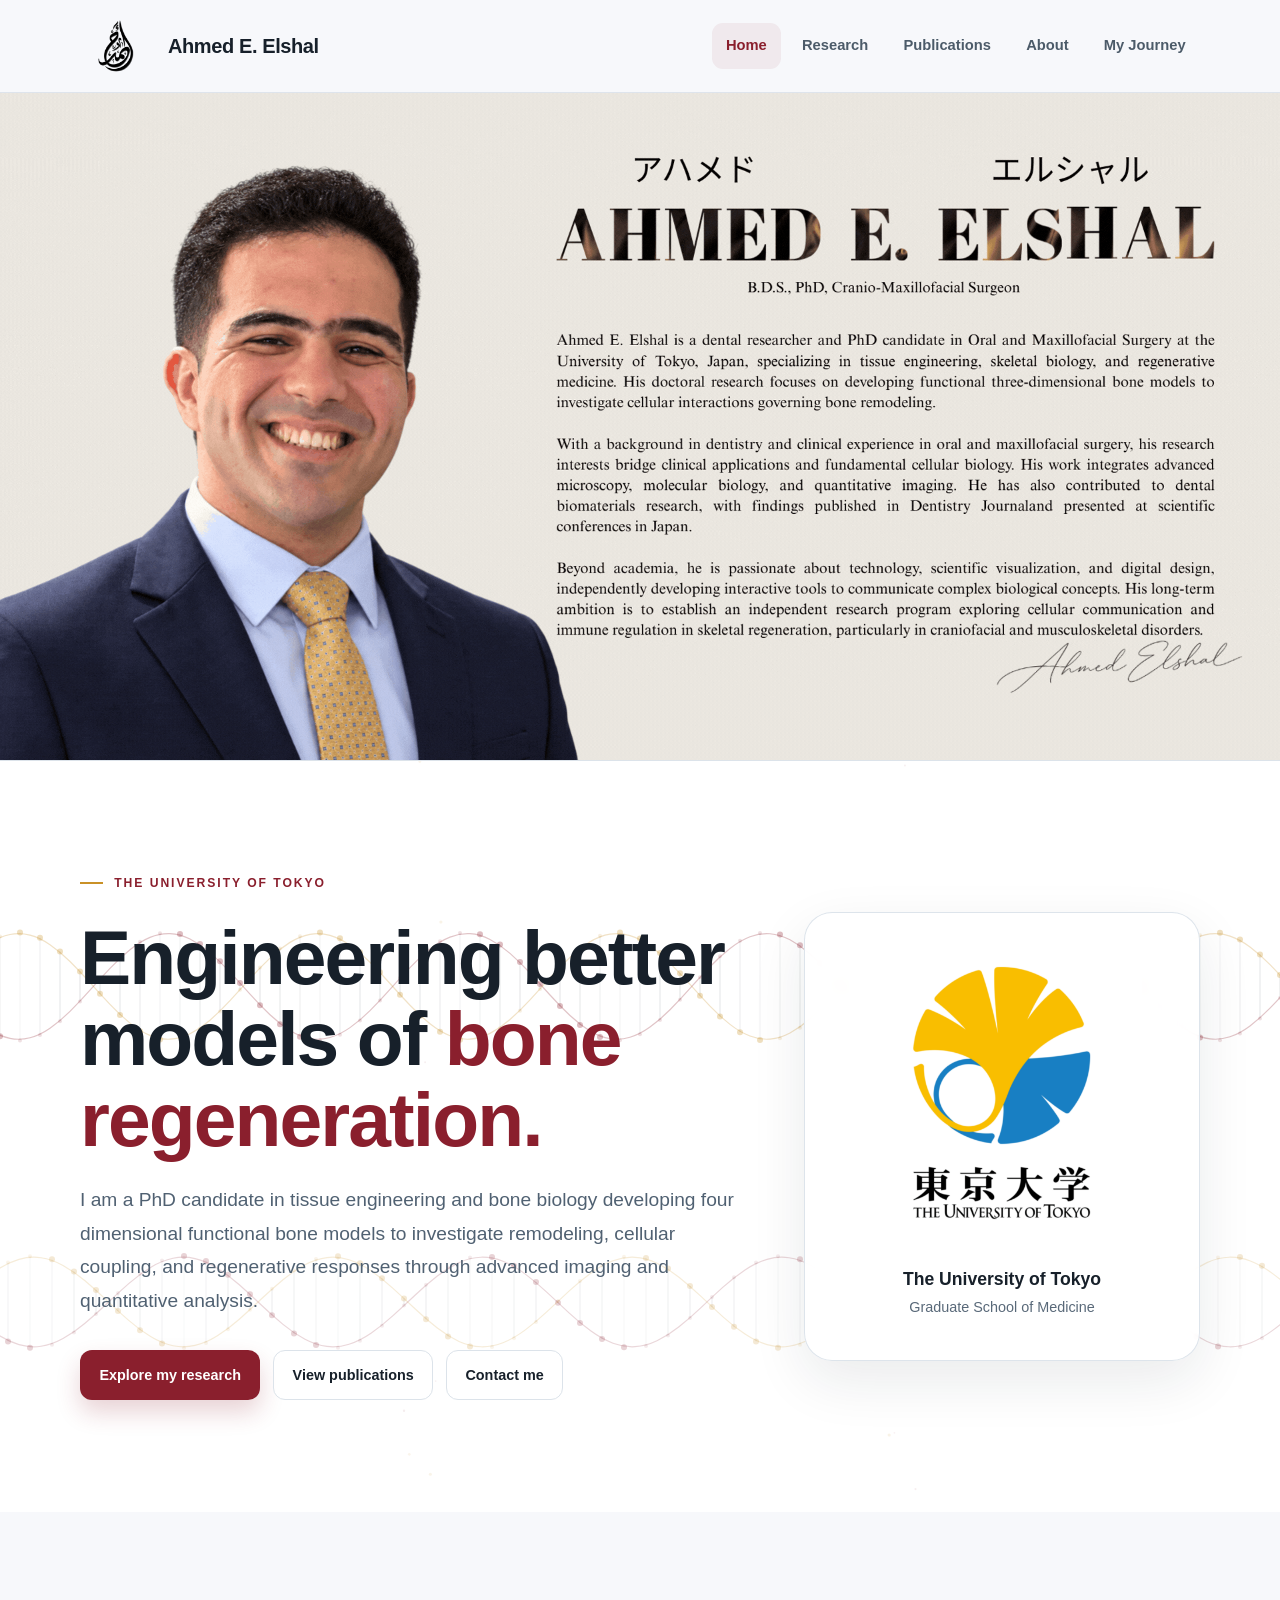
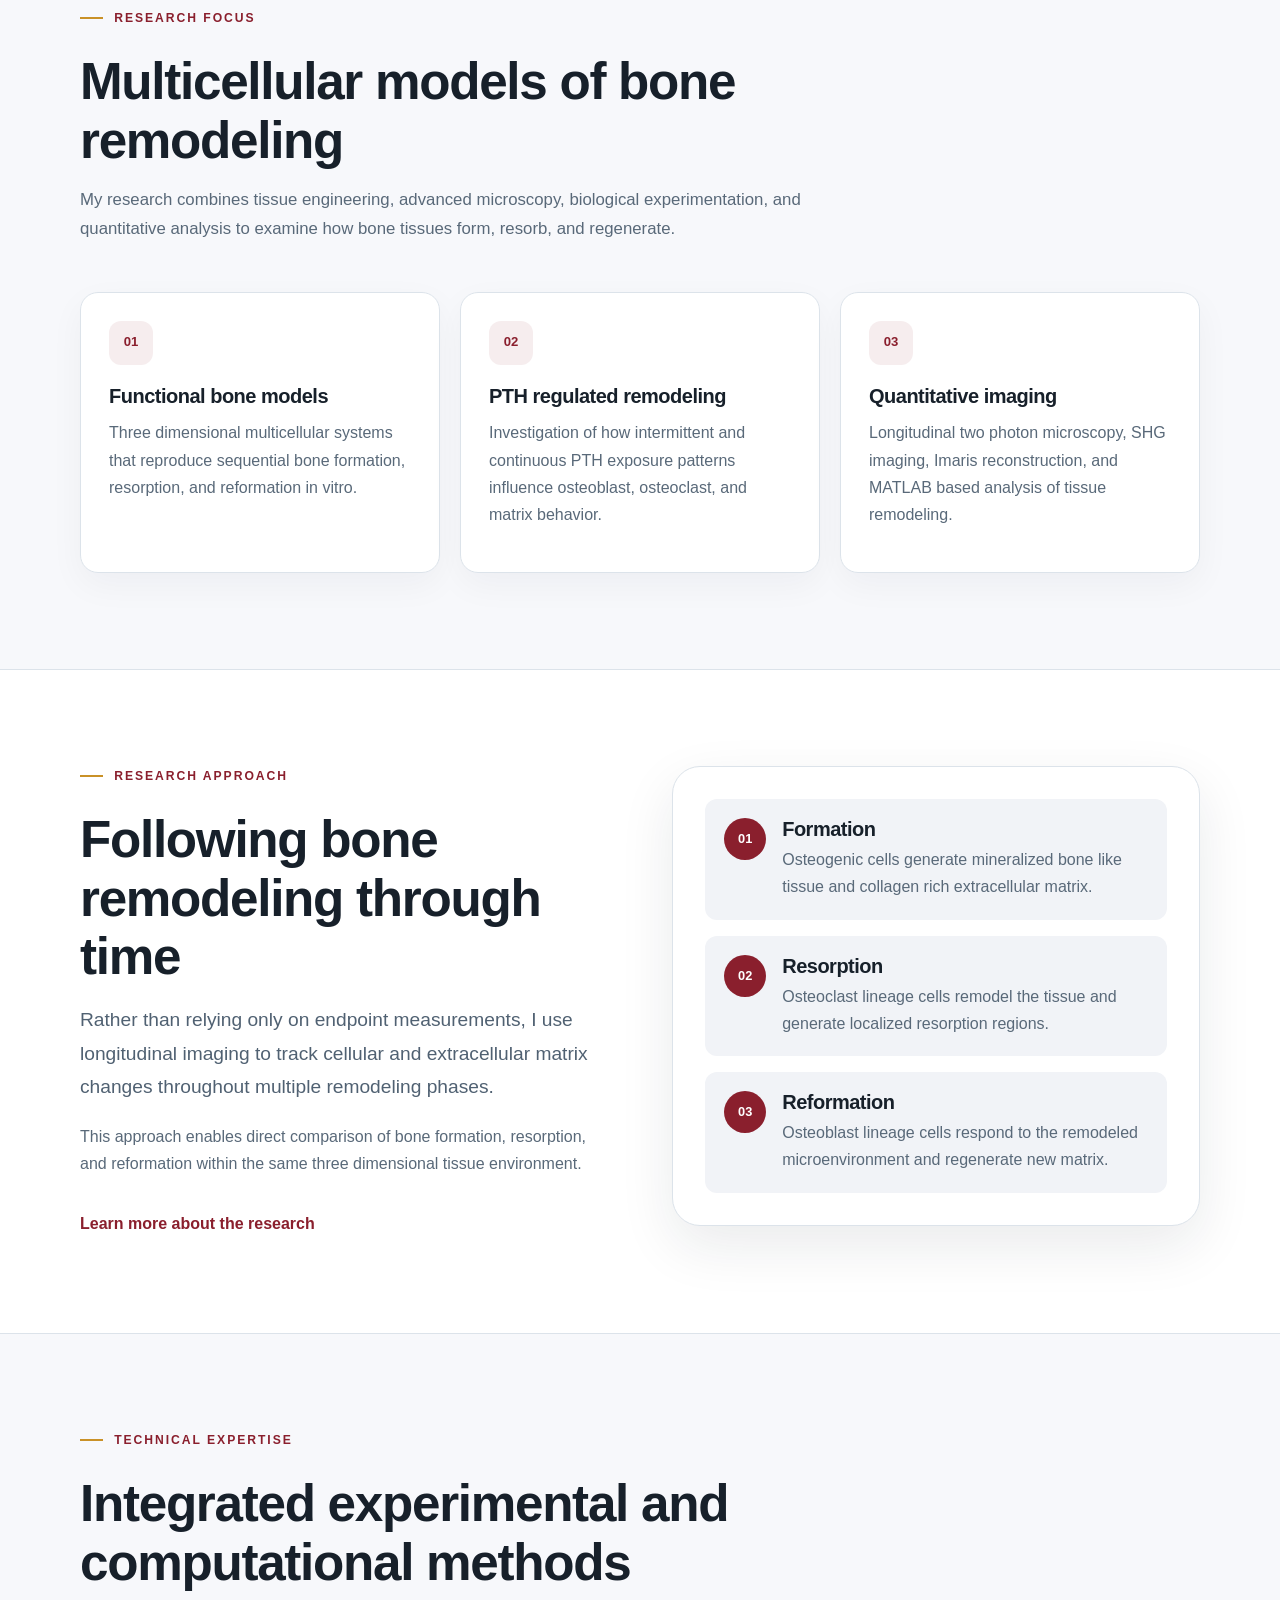
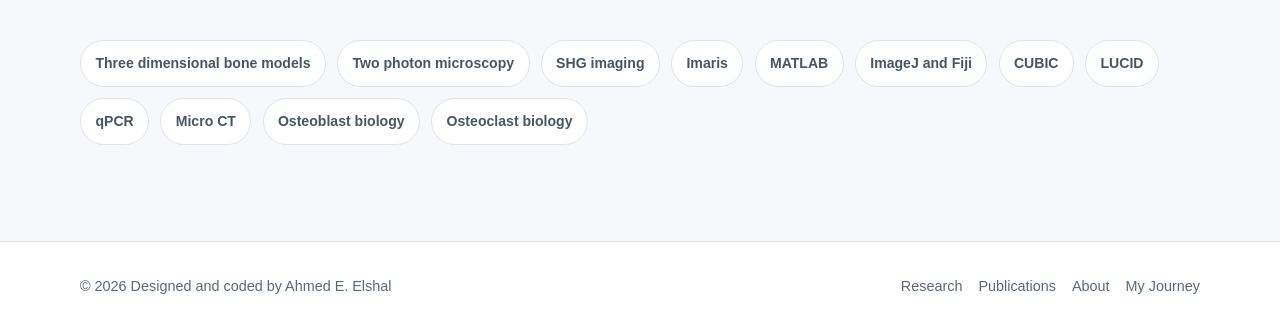
==== commit 70a73f84: "Update index.html" ====
--- a/index.html
+++ b/index.html
@@ -27,6 +27,31 @@
   <link rel="stylesheet" href="styles.css?v=8">
 
   <style>
+
+/* PERSONAL BANNER: Full Original Aspect Ratio */
+
+.campus-image-section {
+    display: block;
+    width: 100%;
+    height: auto !important;
+    min-height: 0 !important;
+    max-height: none !important;
+    overflow: visible;
+    padding: 0;
+    margin: 0;
+}
+
+.campus-image-section .campus-image {
+    display: block;
+    width: 100%;
+    max-width: 100%;
+    height: auto !important;
+    min-height: 0 !important;
+    max-height: none !important;
+    aspect-ratio: auto !important;
+    object-fit: contain !important;
+    object-position: center;
+}
 
     /* =========================
        HERO
@@ -164,8 +189,6 @@
 
   </header>
 
-
-
   <main id="main">
 
 <!-- PERSONAL ANIMATED BANNER -->
@@ -176,7 +199,7 @@
   <img
     class="campus-image"
     src="Website main personal Banner.gif"
-    alt="AWebsite main personal Banner"
+    alt="Website main personal Banner"
     loading="eager"
     decoding="async"
     fetchpriority="high"
